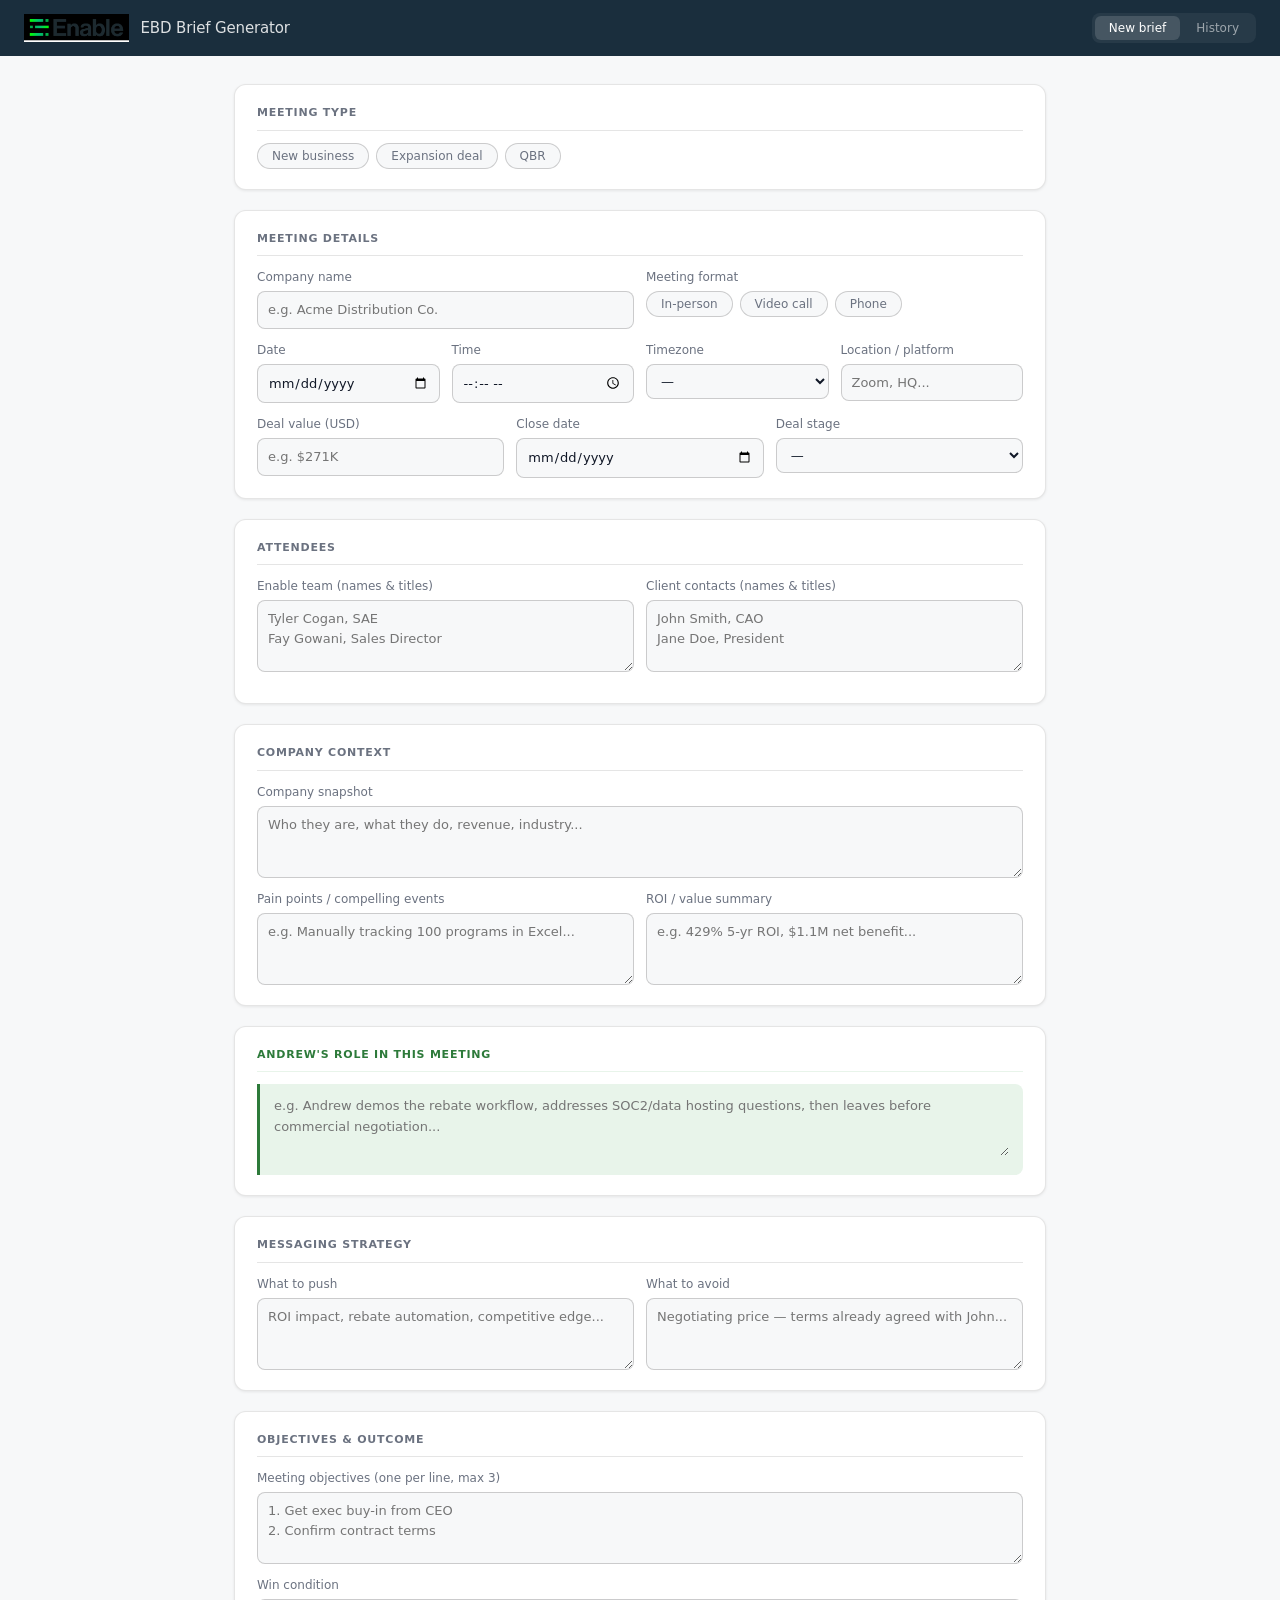
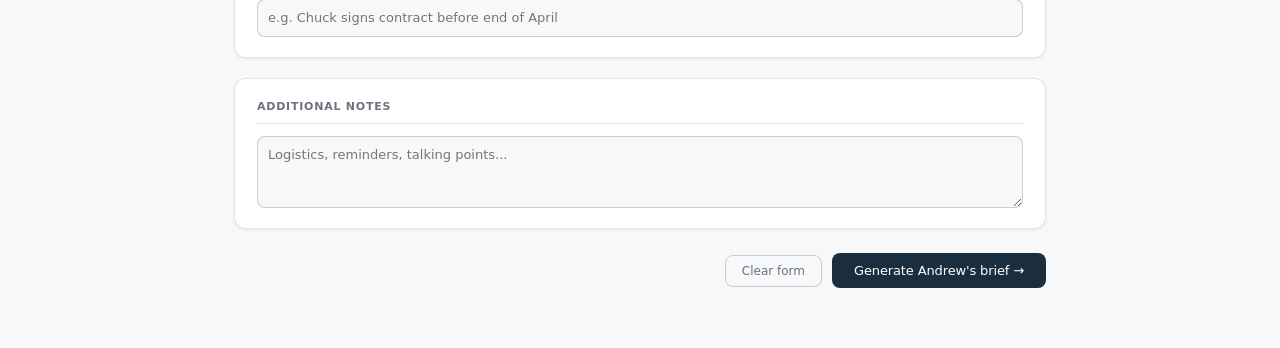
==== index.html @ c4717f1a "Add files via upload" ====
<!DOCTYPE html>
<html lang="en">
<head>
  <meta charset="UTF-8" />
  <meta name="viewport" content="width=device-width, initial-scale=1.0" />
  <title>EBD Brief Generator — Enable</title>
  <link rel="icon" type="image/png" href="assets/favicon.png" />
  <link rel="stylesheet" href="styles.css" />
</head>
<body>
  <div class="app" id="app">

    <header class="topbar">
      <div class="topbar-left">
        <img src="assets/logo.png" alt="Enable" class="logo" onerror="this.style.display='none'; document.getElementById('logo-fallback').style.display='flex'" />
        <div id="logo-fallback" class="logo-fallback" style="display:none">
          <svg width="26" height="26" viewBox="0 0 26 26" fill="none">
            <rect width="26" height="26" rx="5" fill="#1a2e3d"/>
            <rect x="4" y="6" width="12" height="3" rx="1.5" fill="#00d97e"/>
            <rect x="4" y="11.5" width="17" height="3" rx="1.5" fill="#00d97e"/>
            <rect x="4" y="17" width="12" height="3" rx="1.5" fill="#00d97e"/>
            <rect x="18" y="6" width="3" height="3" rx="1" fill="#1a6640"/>
            <rect x="18" y="17" width="3" height="3" rx="1" fill="#1a6640"/>
          </svg>
          <span class="logo-text">Enable</span>
        </div>
        <h1 class="app-title">EBD Brief Generator</h1>
        <span class="autosave-badge" id="save-badge"></span>
      </div>
      <nav class="tabs" role="tablist">
        <button class="tab active" data-tab="form" onclick="switchTab('form')" role="tab">New brief</button>
        <button class="tab" data-tab="history" onclick="switchTab('history')" role="tab">History <span id="hist-count"></span></button>
      </nav>
    </header>

    <!-- FORM TAB -->
    <div id="view-form" class="view active">
      <div class="form-grid">

        <section class="sec">
          <h2 class="sec-label">Meeting type</h2>
          <div class="tags" id="mt-tags">
            <button class="tag" data-g="mt" onclick="tog(this)">New business</button>
            <button class="tag" data-g="mt" onclick="tog(this)">Expansion deal</button>
            <button class="tag" data-g="mt" onclick="tog(this)">QBR</button>
          </div>
        </section>

        <section class="sec">
          <h2 class="sec-label">Meeting details</h2>
          <div class="g2 mb-10">
            <div class="f">
              <label for="f-company">Company name</label>
              <input id="f-company" type="text" placeholder="e.g. Acme Distribution Co." oninput="debounceSave()" />
            </div>
            <div class="f">
              <label>Meeting format</label>
              <div class="tags" id="fmt-tags">
                <button class="tag" data-g="fmt" onclick="tog(this)">In-person</button>
                <button class="tag" data-g="fmt" onclick="tog(this)">Video call</button>
                <button class="tag" data-g="fmt" onclick="tog(this)">Phone</button>
              </div>
            </div>
          </div>
          <div class="g4 mb-10">
            <div class="f"><label for="f-date">Date</label><input id="f-date" type="date" oninput="debounceSave()" /></div>
            <div class="f"><label for="f-time">Time</label><input id="f-time" type="time" oninput="debounceSave()" /></div>
            <div class="f">
              <label for="f-tz">Timezone</label>
              <select id="f-tz" onchange="debounceSave()">
                <option value="">—</option>
                <option>ET</option><option>CT</option><option>MT</option><option>PT</option>
                <option>GMT</option><option>CET</option><option>AEST</option><option>NZT</option>
              </select>
            </div>
            <div class="f"><label for="f-loc">Location / platform</label><input id="f-loc" type="text" placeholder="Zoom, HQ..." oninput="debounceSave()" /></div>
          </div>
          <div class="g3">
            <div class="f"><label for="f-value">Deal value (USD)</label><input id="f-value" type="text" placeholder="e.g. $271K" oninput="debounceSave()" /></div>
            <div class="f"><label for="f-close">Close date</label><input id="f-close" type="date" oninput="debounceSave()" /></div>
            <div class="f">
              <label for="f-stage">Deal stage</label>
              <select id="f-stage" onchange="debounceSave()">
                <option value="">—</option>
                <option>Stage 1 — Prospect</option>
                <option>Stage 2 — Discovery</option>
                <option>Stage 3 — Evaluation</option>
                <option>Stage 4 — Proposal</option>
                <option>Stage 5 — Close</option>
              </select>
            </div>
          </div>
        </section>

        <section class="sec">
          <h2 class="sec-label">Attendees</h2>
          <div class="g2">
            <div class="f"><label for="f-enable">Enable team (names &amp; titles)</label><textarea id="f-enable" placeholder="Tyler Cogan, SAE&#10;Fay Gowani, Sales Director" oninput="debounceSave()"></textarea></div>
            <div class="f">
              <label for="f-client">Client contacts (names &amp; titles)</label>
              <textarea id="f-client" placeholder="John Smith, CAO&#10;Jane Doe, President" oninput="debounceSave(); renderClientLinkedInLinks()"></textarea>
              <div id="client-linkedin-links" class="client-li-links"></div>
            </div>
          </div>
        </section>

        <section class="sec">
          <h2 class="sec-label">Company context</h2>
          <div class="f mb-10"><label for="f-snapshot">Company snapshot</label><textarea id="f-snapshot" placeholder="Who they are, what they do, revenue, industry..." oninput="debounceSave()"></textarea></div>
          <div class="g2">
            <div class="f"><label for="f-pain">Pain points / compelling events</label><textarea id="f-pain" placeholder="e.g. Manually tracking 100 programs in Excel..." oninput="debounceSave()"></textarea></div>
            <div class="f"><label for="f-roi">ROI / value summary</label><textarea id="f-roi" placeholder="e.g. 429% 5-yr ROI, $1.1M net benefit..." oninput="debounceSave()"></textarea></div>
          </div>
        </section>

        <section class="sec">
          <h2 class="sec-label sec-label--green">Andrew's role in this meeting</h2>
          <div class="andrew-box">
            <textarea id="f-andrew" class="andrew-textarea" placeholder="e.g. Andrew demos the rebate workflow, addresses SOC2/data hosting questions, then leaves before commercial negotiation..." oninput="debounceSave()"></textarea>
          </div>
        </section>

        <section class="sec">
          <h2 class="sec-label">Messaging strategy</h2>
          <div class="g2">
            <div class="f"><label for="f-push">What to push</label><textarea id="f-push" placeholder="ROI impact, rebate automation, competitive edge..." oninput="debounceSave()"></textarea></div>
            <div class="f"><label for="f-avoid">What to avoid</label><textarea id="f-avoid" placeholder="Negotiating price — terms already agreed with John..." oninput="debounceSave()"></textarea></div>
          </div>
        </section>

        <section class="sec">
          <h2 class="sec-label">Objectives &amp; outcome</h2>
          <div class="f mb-10"><label for="f-obj">Meeting objectives (one per line, max 3)</label><textarea id="f-obj" placeholder="1. Get exec buy-in from CEO&#10;2. Confirm contract terms" oninput="debounceSave()"></textarea></div>
          <div class="f"><label for="f-win">Win condition</label><input id="f-win" type="text" placeholder="e.g. Chuck signs contract before end of April" oninput="debounceSave()" /></div>
        </section>

        <section class="sec">
          <h2 class="sec-label">Additional notes</h2>
          <div class="f"><textarea id="f-notes" placeholder="Logistics, reminders, talking points..." oninput="debounceSave()"></textarea></div>
        </section>

        <div class="actions-row">
          <button class="btn-secondary" onclick="clearForm()">Clear form</button>
          <button class="btn-primary" onclick="generateBrief()">Generate Andrew's brief →</button>
        </div>

      </div>
    </div>

    <!-- HISTORY TAB -->
    <div id="view-history" class="view">
      <div class="form-grid">
        <div class="history-header">
          <span class="helper-text" id="hist-label">Saved briefs</span>
          <button class="btn-secondary btn-sm" onclick="clearHistory()">Clear all</button>
        </div>
        <div id="hist-list"></div>
      </div>
    </div>

  </div>

  <!-- BRIEF MODAL -->
  <div id="brief-modal" class="modal-backdrop" style="display:none" onclick="closeBriefModal(event)">
    <div class="modal-box" id="brief-box">
      <div class="modal-header">
        <div class="modal-header-left">
          <svg width="22" height="22" viewBox="0 0 26 26" fill="none">
            <rect width="26" height="26" rx="5" fill="#1a2e3d"/>
            <rect x="4" y="6" width="12" height="3" rx="1.5" fill="#00d97e"/>
            <rect x="4" y="11.5" width="17" height="3" rx="1.5" fill="#00d97e"/>
            <rect x="4" y="17" width="12" height="3" rx="1.5" fill="#00d97e"/>
            <rect x="18" y="6" width="3" height="3" rx="1" fill="#1a6640"/>
            <rect x="18" y="17" width="3" height="3" rx="1" fill="#1a6640"/>
          </svg>
          <span>Meeting Brief</span>
        </div>
        <div class="modal-actions">
          <button class="btn-secondary btn-sm" onclick="printBrief()">Print / Save PDF</button>
          <button class="btn-secondary btn-sm" onclick="closeBriefModal()">✕ Close</button>
        </div>
      </div>
      <div class="modal-body" id="brief-content"></div>
    </div>
  </div>

  <script src="app.js"></script>
</body>
</html>
---- styles.css ----
/* ============================================================
   EBD Brief Generator — Enable
   styles.css
   ============================================================ */

:root {
  --navy: #1a2e3d;
  --navy-light: #243d51;
  --green: #2d7a3a;
  --green-light: #e8f4ea;
  --green-text: #1e5429;
  --border: rgba(0,0,0,0.1);
  --border-med: rgba(0,0,0,0.18);
  --surface: #ffffff;
  --surface-alt: #f7f8f9;
  --text: #111827;
  --text-muted: #6b7280;
  --text-hint: #9ca3af;
  --radius: 8px;
  --radius-lg: 12px;
  --shadow-sm: 0 1px 3px rgba(0,0,0,0.08);
  --shadow-md: 0 4px 16px rgba(0,0,0,0.12);
}

@media (prefers-color-scheme: dark) {
  :root {
    --border: rgba(255,255,255,0.1);
    --border-med: rgba(255,255,255,0.18);
    --surface: #1c1c1e;
    --surface-alt: #2c2c2e;
    --text: #f2f2f7;
    --text-muted: #aeaeb2;
    --text-hint: #636366;
    --green-light: #1a3d20;
    --green-text: #86efac;
  }
}

*, *::before, *::after { box-sizing: border-box; margin: 0; padding: 0; }

html { font-size: 16px; }

body {
  font-family: -apple-system, BlinkMacSystemFont, 'Segoe UI', system-ui, sans-serif;
  background: var(--surface-alt);
  color: var(--text);
  min-height: 100vh;
  line-height: 1.5;
}

/* ---- Topbar ---- */
.topbar {
  background: var(--navy);
  padding: 0 24px;
  height: 56px;
  display: flex;
  align-items: center;
  justify-content: space-between;
  position: sticky;
  top: 0;
  z-index: 100;
  box-shadow: 0 1px 0 rgba(255,255,255,0.06);
}

.topbar-left {
  display: flex;
  align-items: center;
  gap: 12px;
}

.logo { height: 28px; width: auto; }

.logo-fallback {
  display: flex;
  align-items: center;
  gap: 8px;
}

.logo-text {
  font-size: 16px;
  font-weight: 600;
  color: #ffffff;
  letter-spacing: -0.01em;
}

.app-title {
  font-size: 15px;
  font-weight: 500;
  color: rgba(255,255,255,0.85);
  letter-spacing: -0.01em;
}

.autosave-badge {
  font-size: 11px;
  color: #00d97e;
  opacity: 0;
  transition: opacity 0.3s;
  padding: 2px 8px;
  background: rgba(0,217,126,0.1);
  border-radius: 10px;
}

.autosave-badge.visible { opacity: 1; }

/* ---- Tabs ---- */
.tabs {
  display: flex;
  gap: 2px;
  background: rgba(255,255,255,0.06);
  border-radius: var(--radius);
  padding: 3px;
}

.tab {
  padding: 5px 14px;
  border-radius: 6px;
  font-size: 12px;
  font-weight: 500;
  cursor: pointer;
  border: none;
  background: transparent;
  color: rgba(255,255,255,0.55);
  transition: all 0.15s;
  font-family: inherit;
}

.tab:hover { color: rgba(255,255,255,0.85); background: rgba(255,255,255,0.08); }
.tab.active { background: rgba(255,255,255,0.14); color: #ffffff; }

/* ---- App body ---- */
.app { min-height: 100vh; }

.view { display: none; }
.view.active { display: block; }

.form-grid {
  max-width: 860px;
  margin: 0 auto;
  padding: 28px 24px 60px;
  display: flex;
  flex-direction: column;
  gap: 20px;
}

/* ---- Sections ---- */
.sec {
  background: var(--surface);
  border: 0.5px solid var(--border);
  border-radius: var(--radius-lg);
  padding: 20px 22px;
  box-shadow: var(--shadow-sm);
}

.sec-label {
  font-size: 11px;
  font-weight: 600;
  color: var(--text-muted);
  text-transform: uppercase;
  letter-spacing: 0.07em;
  margin-bottom: 12px;
  padding-bottom: 8px;
  border-bottom: 0.5px solid var(--border);
}

.sec-label--green { color: var(--green); border-bottom-color: var(--green-light); }

/* ---- Grid helpers ---- */
.g2 { display: grid; grid-template-columns: 1fr 1fr; gap: 12px; }
.g3 { display: grid; grid-template-columns: 1fr 1fr 1fr; gap: 12px; }
.g4 { display: grid; grid-template-columns: 1fr 1fr 1fr 1fr; gap: 12px; }
.mb-10 { margin-bottom: 12px; }
.mt-10 { margin-top: 12px; }

@media (max-width: 640px) {
  .g2, .g3, .g4 { grid-template-columns: 1fr; }
}

/* ---- Form elements ---- */
.f {
  display: flex;
  flex-direction: column;
  gap: 5px;
}

.f label {
  font-size: 12px;
  font-weight: 500;
  color: var(--text-muted);
}

.f input,
.f select,
.f textarea {
  font-family: inherit;
  font-size: 13px;
  color: var(--text);
  background: var(--surface-alt);
  border: 0.5px solid var(--border-med);
  border-radius: var(--radius);
  padding: 8px 10px;
  width: 100%;
  outline: none;
  transition: border-color 0.15s, box-shadow 0.15s;
  line-height: 1.5;
}

.f input:focus,
.f select:focus,
.f textarea:focus {
  border-color: var(--green);
  box-shadow: 0 0 0 3px rgba(45,122,58,0.1);
}

.f textarea {
  resize: vertical;
  min-height: 72px;
}

/* ---- Tags ---- */
.tags { display: flex; gap: 7px; flex-wrap: wrap; }

.tag {
  padding: 5px 14px;
  border-radius: 20px;
  font-size: 12px;
  font-weight: 500;
  cursor: pointer;
  border: 0.5px solid var(--border-med);
  background: var(--surface-alt);
  color: var(--text-muted);
  transition: all 0.12s;
  font-family: inherit;
}

.tag:hover { border-color: var(--green); color: var(--green); }
.tag.on { background: var(--navy); color: #fff; border-color: var(--navy); }

/* ---- Andrew's box ---- */
.andrew-box {
  background: var(--green-light);
  border-radius: 0 var(--radius) var(--radius) 0;
  padding: 12px 14px;
  border-left: 3px solid var(--green);
}

.andrew-textarea {
  border: none !important;
  background: transparent !important;
  padding: 0 !important;
  box-shadow: none !important;
  font-size: 13px;
  color: var(--text);
  width: 100%;
  resize: vertical;
  min-height: 60px;
  outline: none;
  font-family: inherit;
  line-height: 1.6;
}

/* ---- Buttons ---- */
.btn-primary {
  padding: 10px 22px;
  background: var(--navy);
  color: #fff;
  border: none;
  border-radius: var(--radius);
  font-size: 13px;
  font-weight: 500;
  cursor: pointer;
  font-family: inherit;
  transition: background 0.15s, transform 0.1s;
  letter-spacing: -0.01em;
}

.btn-primary:hover { background: var(--navy-light); }
.btn-primary:active { transform: scale(0.98); }

.btn-secondary {
  padding: 8px 16px;
  background: transparent;
  color: var(--text-muted);
  border: 0.5px solid var(--border-med);
  border-radius: var(--radius);
  font-size: 12px;
  font-weight: 500;
  cursor: pointer;
  font-family: inherit;
  transition: all 0.12s;
}

.btn-secondary:hover { background: var(--surface-alt); color: var(--text); }
.btn-sm { padding: 5px 12px; font-size: 11px; }

.actions-row {
  display: flex;
  justify-content: flex-end;
  gap: 10px;
  align-items: center;
  padding-top: 4px;
}

/* ---- Helper text ---- */
.helper-text {
  font-size: 13px;
  color: var(--text-muted);
  line-height: 1.6;
}

/* ---- History ---- */
.history-header {
  display: flex;
  align-items: center;
  justify-content: space-between;
}

.hist-item {
  background: var(--surface);
  border: 0.5px solid var(--border);
  border-radius: var(--radius-lg);
  padding: 16px 18px;
  transition: border-color 0.12s, box-shadow 0.12s;
}

.hist-item:hover {
  border-color: var(--border-med);
  box-shadow: var(--shadow-sm);
}

.hist-top {
  display: flex;
  align-items: center;
  gap: 8px;
  margin-bottom: 5px;
}

.hist-badge {
  padding: 2px 9px;
  border-radius: 10px;
  font-size: 11px;
  font-weight: 500;
  background: var(--green-light);
  color: var(--green-text);
}

.hist-company {
  font-size: 14px;
  font-weight: 500;
  color: var(--text);
}

.hist-meta {
  font-size: 12px;
  color: var(--text-muted);
  margin-bottom: 2px;
}

.hist-actions {
  display: flex;
  gap: 7px;
  margin-top: 12px;
  flex-wrap: wrap;
}

.history-empty {
  text-align: center;
  padding: 3rem 1rem;
  color: var(--text-muted);
  font-size: 13px;
  line-height: 1.8;
}

/* ---- Client LinkedIn links (form) ---- */
.client-li-links {
  display: flex;
  flex-direction: column;
  gap: 4px;
  margin-top: 6px;
}

.client-li-link {
  display: inline-flex;
  align-items: center;
  gap: 6px;
  font-size: 12px;
  font-weight: 500;
  color: #0a66c2;
  text-decoration: none;
  padding: 4px 10px;
  border-radius: 6px;
  background: rgba(10, 102, 194, 0.08);
  transition: background 0.15s;
  width: fit-content;
}

.client-li-link:hover {
  background: rgba(10, 102, 194, 0.15);
  text-decoration: none;
}

.client-li-link svg {
  flex-shrink: 0;
}

/* ---- LinkedIn cards ---- */
.li-card {
  background: var(--surface);
  border: 0.5px solid var(--border);
  border-radius: var(--radius-lg);
  overflow: hidden;
  margin-bottom: 14px;
  box-shadow: var(--shadow-sm);
}

.li-card-header {
  background: var(--navy);
  padding: 16px 18px;
  display: flex;
  align-items: center;
  gap: 12px;
}

.li-avatar {
  width: 44px;
  height: 44px;
  border-radius: 50%;
  background: var(--green);
  display: flex;
  align-items: center;
  justify-content: center;
  font-size: 16px;
  font-weight: 600;
  color: #fff;
  flex-shrink: 0;
}

.li-name { font-size: 15px; font-weight: 500; color: #fff; margin-bottom: 2px; }
.li-title { font-size: 12px; color: rgba(255,255,255,0.6); }

.li-card-body { padding: 16px 18px; }
.li-loading { font-size: 13px; color: var(--text-muted); padding: 8px 0; }

/* ---- Brief Modal ---- */
.modal-backdrop {
  position: fixed;
  inset: 0;
  background: rgba(0,0,0,0.5);
  z-index: 1000;
  display: flex;
  align-items: flex-start;
  justify-content: center;
  padding: 24px;
  overflow-y: auto;
}

.modal-box {
  background: var(--surface);
  border-radius: var(--radius-lg);
  width: 100%;
  max-width: 760px;
  box-shadow: var(--shadow-md);
  overflow: hidden;
}

.modal-header {
  background: var(--navy);
  padding: 14px 20px;
  display: flex;
  align-items: center;
  justify-content: space-between;
  gap: 12px;
}

.modal-header-left {
  display: flex;
  align-items: center;
  gap: 10px;
  font-size: 14px;
  font-weight: 500;
  color: #fff;
}

.modal-actions { display: flex; gap: 8px; }

.modal-body { padding: 28px 28px 36px; }

/* ---- Brief content styles ---- */
.brief-header-block {
  background: var(--navy);
  color: #fff;
  border-radius: var(--radius-lg);
  padding: 20px 22px;
  margin-bottom: 20px;
}

.brief-company {
  font-size: 22px;
  font-weight: 600;
  margin-bottom: 4px;
  letter-spacing: -0.02em;
}

.brief-meeting-type {
  display: inline-block;
  padding: 3px 10px;
  border-radius: 10px;
  font-size: 11px;
  font-weight: 500;
  background: var(--green);
  color: #fff;
  margin-bottom: 14px;
}

.brief-meta-grid {
  display: grid;
  grid-template-columns: repeat(auto-fit, minmax(140px, 1fr));
  gap: 10px;
  margin-top: 14px;
}

.brief-meta-item { }
.brief-meta-label { font-size: 10px; color: rgba(255,255,255,0.5); text-transform: uppercase; letter-spacing: 0.06em; margin-bottom: 2px; }
.brief-meta-value { font-size: 13px; color: rgba(255,255,255,0.9); font-weight: 500; }

.brief-section { margin-bottom: 22px; }

.brief-section-title {
  font-size: 11px;
  font-weight: 600;
  text-transform: uppercase;
  letter-spacing: 0.07em;
  color: var(--text-muted);
  margin-bottom: 10px;
  padding-bottom: 6px;
  border-bottom: 0.5px solid var(--border);
}

.brief-section-title.green { color: var(--green); border-color: var(--green-light); }

.brief-two-col { display: grid; grid-template-columns: 1fr 1fr; gap: 14px; }

.brief-col-card {
  background: var(--surface-alt);
  border-radius: var(--radius);
  padding: 12px 14px;
}

.brief-col-card-title { font-size: 11px; font-weight: 600; color: var(--text-muted); margin-bottom: 8px; }
.brief-col-card-title.push { color: #166534; }
.brief-col-card-title.avoid { color: #9a3412; }

.brief-col-card ul { padding-left: 16px; }
.brief-col-card li { font-size: 13px; color: var(--text); line-height: 1.6; margin-bottom: 4px; }

.brief-attendees { display: grid; grid-template-columns: 1fr 1fr; gap: 14px; }
.brief-attendee-group { }
.brief-attendee-label { font-size: 11px; font-weight: 600; color: var(--text-muted); margin-bottom: 6px; }
.brief-attendee-item { font-size: 13px; color: var(--text); line-height: 1.6; display: flex; align-items: center; gap: 2px; }
.brief-attendee-title { color: var(--text-muted); }
.brief-linkedin-link { color: #0a66c2; display: inline-flex; align-items: center; margin-left: 4px; opacity: 0.7; transition: opacity 0.15s; flex-shrink: 0; }
.brief-linkedin-link:hover { opacity: 1; }

.brief-andrew-box {
  background: var(--green-light);
  border-left: 3px solid var(--green);
  border-radius: 0 var(--radius) var(--radius) 0;
  padding: 14px 16px;
}

.brief-andrew-box p { font-size: 13px; color: var(--text); line-height: 1.7; }

.brief-objectives { padding-left: 0; list-style: none; }
.brief-objectives li {
  display: flex;
  gap: 12px;
  align-items: flex-start;
  font-size: 13px;
  color: var(--text);
  line-height: 1.6;
  margin-bottom: 8px;
}

.brief-obj-num {
  width: 22px;
  height: 22px;
  border-radius: 50%;
  background: var(--navy);
  color: #fff;
  font-size: 11px;
  font-weight: 600;
  display: flex;
  align-items: center;
  justify-content: center;
  flex-shrink: 0;
  margin-top: 1px;
}

.brief-win-box {
  background: var(--green-light);
  border: 1.5px solid var(--green);
  border-radius: var(--radius-lg);
  padding: 16px 20px;
  display: flex;
  align-items: flex-start;
  gap: 12px;
}

.brief-win-icon {
  width: 28px;
  height: 28px;
  border-radius: 50%;
  background: var(--green);
  display: flex;
  align-items: center;
  justify-content: center;
  flex-shrink: 0;
}

.brief-win-icon svg { width: 14px; height: 14px; }
.brief-win-label { font-size: 11px; font-weight: 600; color: var(--green-text); text-transform: uppercase; letter-spacing: 0.06em; margin-bottom: 4px; }
.brief-win-text { font-size: 14px; font-weight: 500; color: var(--green-text); line-height: 1.5; }

.brief-body-text { font-size: 13px; color: var(--text); line-height: 1.7; }

.brief-footer {
  margin-top: 28px;
  padding-top: 16px;
  border-top: 0.5px solid var(--border);
  text-align: center;
  font-size: 11px;
  color: var(--text-hint);
}

@media print {
  .topbar, .modal-header, .modal-actions, .actions-row { display: none !important; }
  .modal-backdrop { position: static; padding: 0; background: none; }
  .modal-box { box-shadow: none; max-width: none; }
  .modal-body { padding: 0; }
}
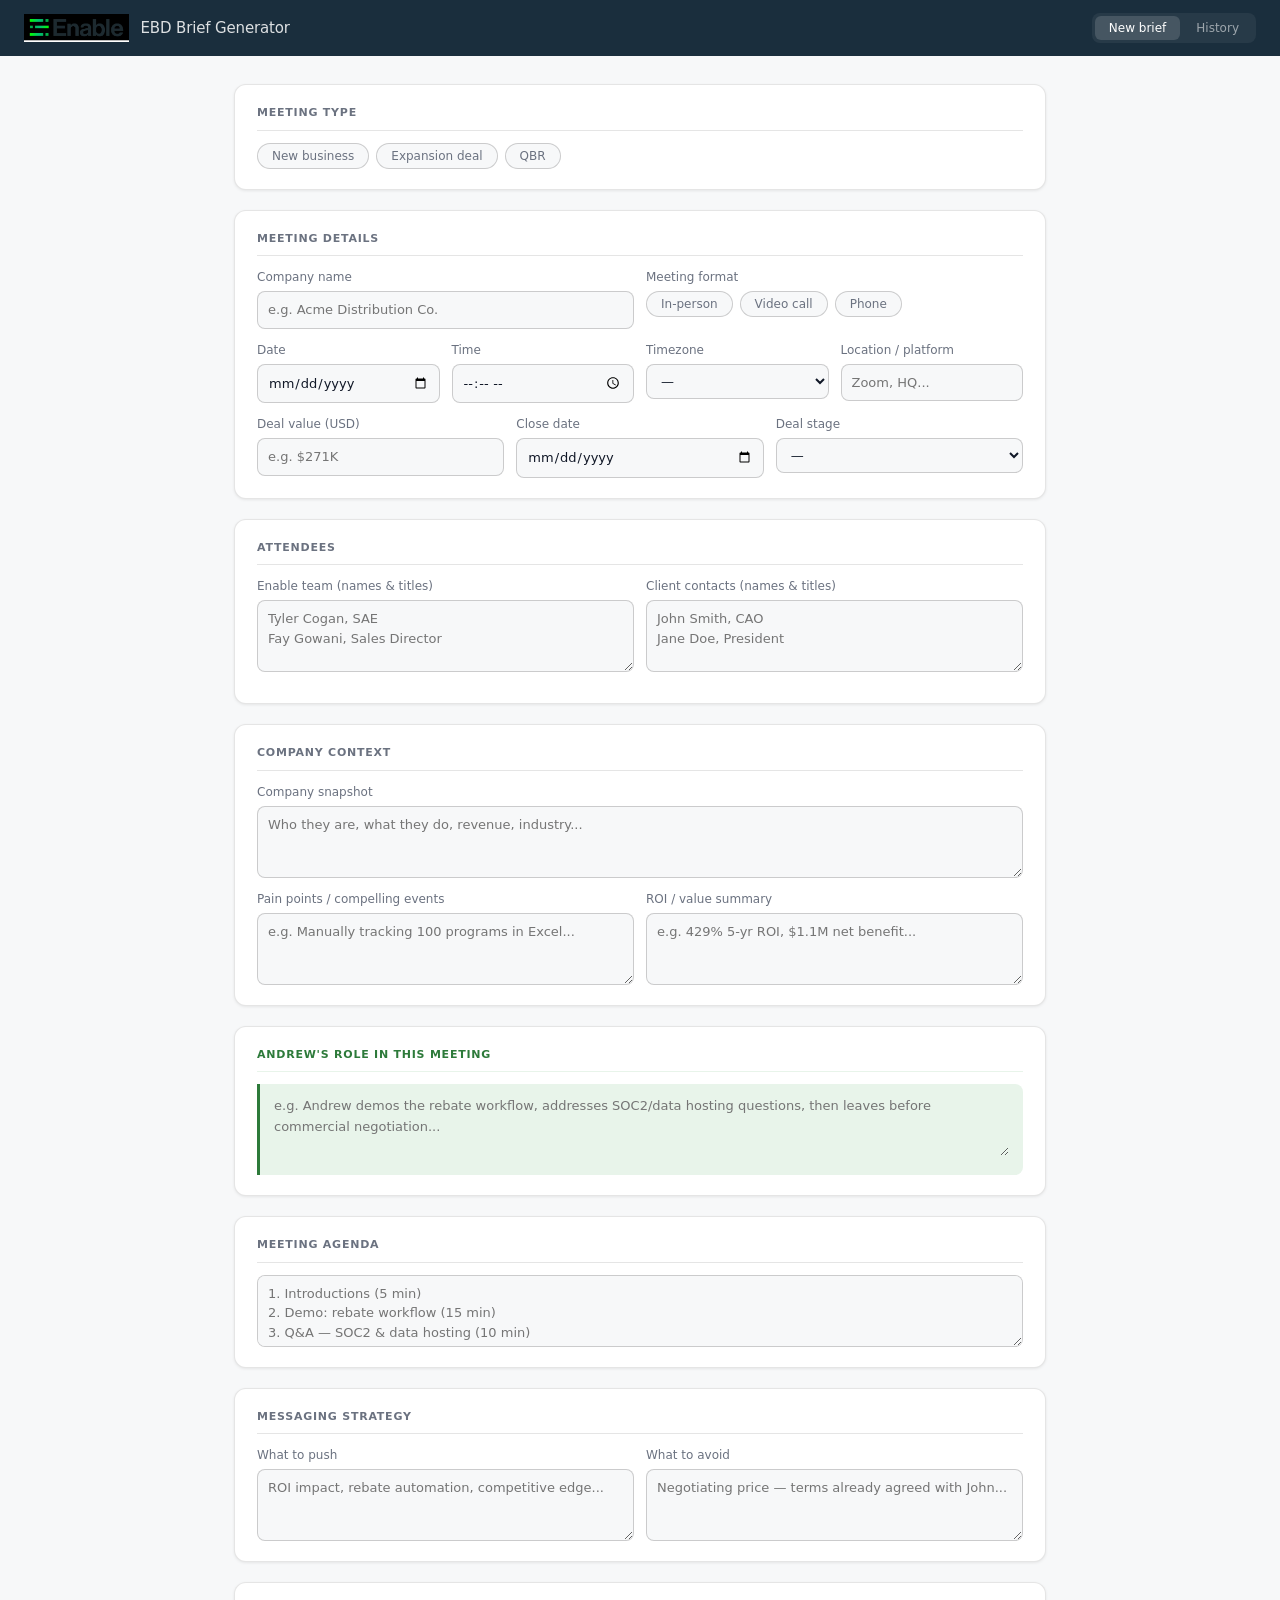
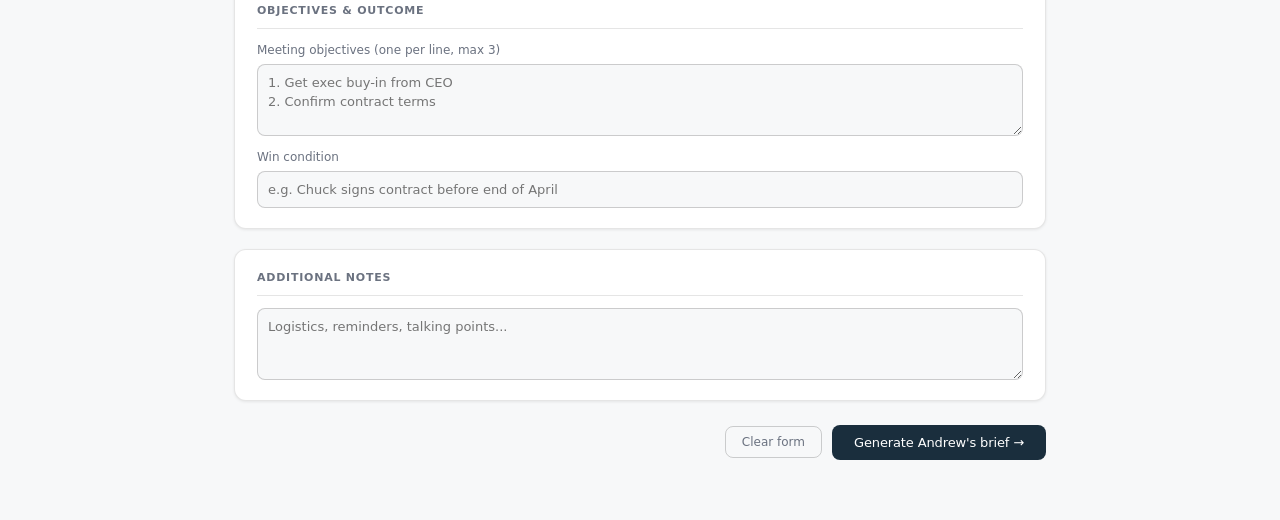
==== commit f6616b3f: "Add files via upload" ====
--- a/index.html
+++ b/index.html
@@ -121,6 +121,11 @@
         </section>
 
         <section class="sec">
+          <h2 class="sec-label">Meeting agenda</h2>
+          <div class="f"><textarea id="f-agenda" placeholder="1. Introductions (5 min)&#10;2. Demo: rebate workflow (15 min)&#10;3. Q&amp;A — SOC2 &amp; data hosting (10 min)&#10;4. Next steps &amp; close (5 min)" oninput="debounceSave()"></textarea></div>
+        </section>
+
+        <section class="sec">
           <h2 class="sec-label">Messaging strategy</h2>
           <div class="g2">
             <div class="f"><label for="f-push">What to push</label><textarea id="f-push" placeholder="ROI impact, rebate automation, competitive edge..." oninput="debounceSave()"></textarea></div>
--- a/styles.css
+++ b/styles.css
@@ -595,6 +595,32 @@
   margin-top: 1px;
 }
 
+.brief-agenda { padding-left: 0; list-style: none; }
+.brief-agenda li {
+  display: flex;
+  gap: 10px;
+  align-items: flex-start;
+  font-size: 12px;
+  color: var(--text);
+  line-height: 1.5;
+  margin-bottom: 4px;
+}
+
+.brief-agenda-num {
+  width: 20px;
+  height: 20px;
+  border-radius: 50%;
+  background: var(--navy-light);
+  color: #fff;
+  font-size: 10px;
+  font-weight: 600;
+  display: flex;
+  align-items: center;
+  justify-content: center;
+  flex-shrink: 0;
+  margin-top: 1px;
+}
+
 .brief-win-box {
   background: var(--green-light);
   border: 1.5px solid var(--green);
@@ -632,8 +658,27 @@
 }
 
 @media print {
+  @page { size: A4; margin: 12mm; }
   .topbar, .modal-header, .modal-actions, .actions-row { display: none !important; }
   .modal-backdrop { position: static; padding: 0; background: none; }
   .modal-box { box-shadow: none; max-width: none; }
   .modal-body { padding: 0; }
-}
+  .brief-header-block { padding: 14px 16px; margin-bottom: 12px; }
+  .brief-company { font-size: 18px; }
+  .brief-section { margin-bottom: 10px; }
+  .brief-section-title { margin-bottom: 6px; padding-bottom: 4px; font-size: 10px; }
+  .brief-body-text { font-size: 11px; line-height: 1.4; }
+  .brief-col-card { padding: 8px 10px; }
+  .brief-col-card li { font-size: 11px; line-height: 1.4; margin-bottom: 2px; }
+  .brief-attendee-item { font-size: 11px; line-height: 1.4; }
+  .brief-andrew-box { padding: 8px 12px; }
+  .brief-andrew-box p { font-size: 11px; line-height: 1.4; }
+  .brief-agenda li { font-size: 11px; margin-bottom: 2px; }
+  .brief-objectives li { font-size: 11px; line-height: 1.4; margin-bottom: 4px; }
+  .brief-win-box { padding: 10px 14px; }
+  .brief-win-text { font-size: 12px; }
+  .brief-footer { margin-top: 12px; padding-top: 8px; }
+  .brief-meta-grid { gap: 6px; }
+  .brief-meta-value { font-size: 11px; }
+  .brief-two-col { gap: 8px; }
+}
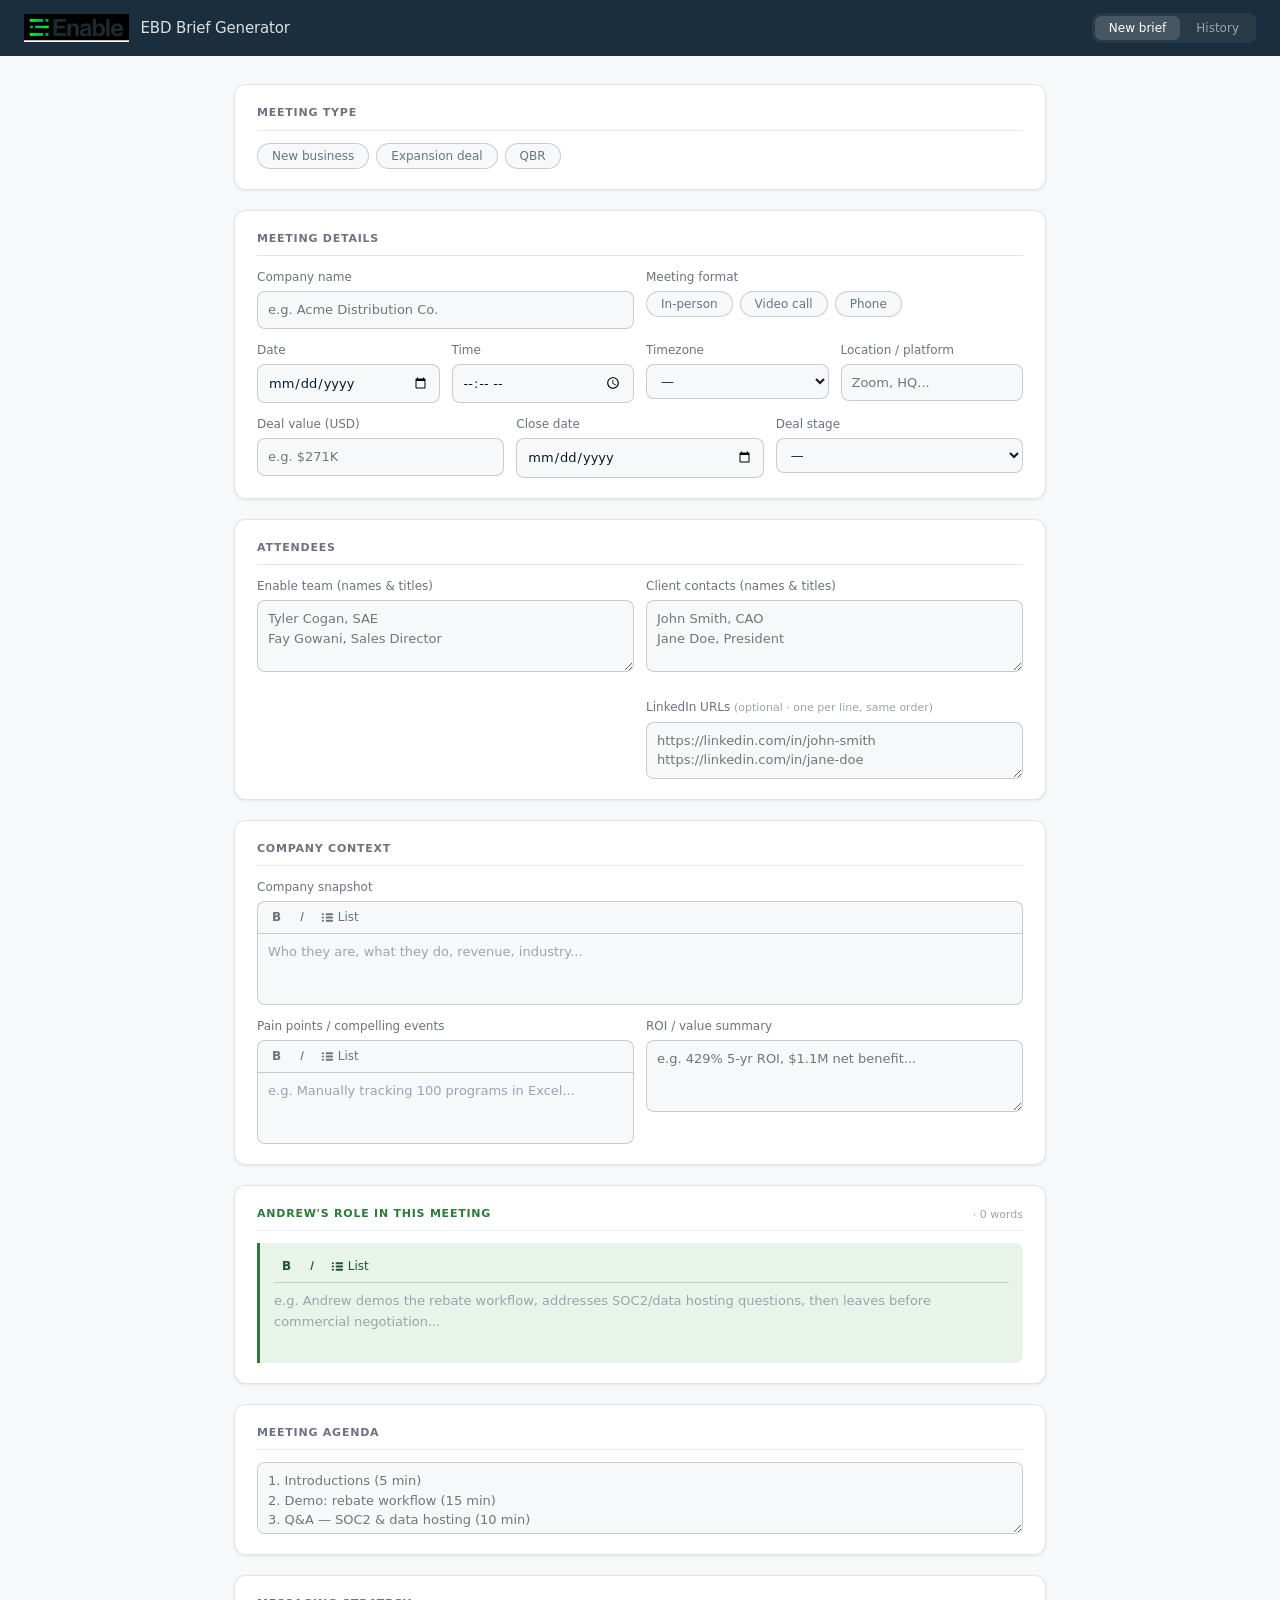
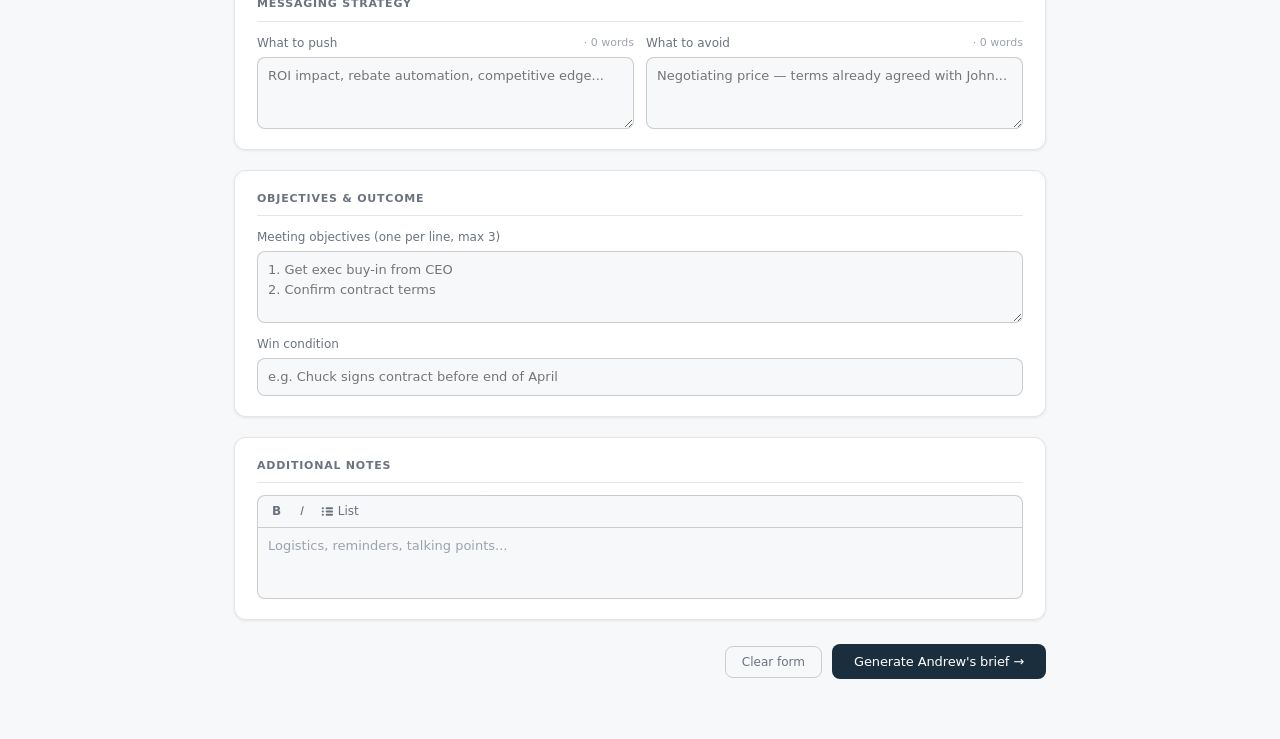
==== commit 4244e1eb: "Update index.html" ====
--- a/index.html
+++ b/index.html
@@ -100,6 +100,8 @@
               <label for="f-client">Client contacts (names &amp; titles)</label>
               <textarea id="f-client" placeholder="John Smith, CAO&#10;Jane Doe, President" oninput="debounceSave(); renderClientLinkedInLinks()"></textarea>
               <div id="client-linkedin-links" class="client-li-links"></div>
+              <label for="f-client-li-urls" class="client-li-urls-label">LinkedIn URLs <span class="client-li-urls-hint">(optional · one per line, same order)</span></label>
+              <textarea id="f-client-li-urls" placeholder="https://linkedin.com/in/john-smith&#10;https://linkedin.com/in/jane-doe" style="min-height:52px" oninput="debounceSave(); renderClientLinkedInLinks()"></textarea>
             </div>
           </div>
         </section>
@@ -114,7 +116,7 @@
         </section>
 
         <section class="sec">
-          <h2 class="sec-label sec-label--green">Andrew's role in this meeting</h2>
+          <h2 class="sec-label sec-label--green">Andrew's role in this meeting <span class="wc-label" id="f-andrew-wc"></span></h2>
           <div class="andrew-box">
             <textarea id="f-andrew" class="andrew-textarea" placeholder="e.g. Andrew demos the rebate workflow, addresses SOC2/data hosting questions, then leaves before commercial negotiation..." oninput="debounceSave()"></textarea>
           </div>
@@ -128,8 +130,8 @@
         <section class="sec">
           <h2 class="sec-label">Messaging strategy</h2>
           <div class="g2">
-            <div class="f"><label for="f-push">What to push</label><textarea id="f-push" placeholder="ROI impact, rebate automation, competitive edge..." oninput="debounceSave()"></textarea></div>
-            <div class="f"><label for="f-avoid">What to avoid</label><textarea id="f-avoid" placeholder="Negotiating price — terms already agreed with John..." oninput="debounceSave()"></textarea></div>
+            <div class="f"><label for="f-push">What to push <span class="wc-label" id="f-push-wc"></span></label><textarea id="f-push" placeholder="ROI impact, rebate automation, competitive edge..." oninput="debounceSave()"></textarea></div>
+            <div class="f"><label for="f-avoid">What to avoid <span class="wc-label" id="f-avoid-wc"></span></label><textarea id="f-avoid" placeholder="Negotiating price — terms already agreed with John..." oninput="debounceSave()"></textarea></div>
           </div>
         </section>
 
@@ -189,6 +191,6 @@
     </div>
   </div>
 
-  <script src="app.js"></script>
+  <script src="app.js?v=2"></script>
 </body>
 </html>
--- a/styles.css
+++ b/styles.css
@@ -370,6 +370,105 @@
   line-height: 1.8;
 }
 
+/* ---- Word count ---- */
+.wc-label {
+  font-size: 11px;
+  font-weight: 400;
+  color: var(--text-hint);
+  letter-spacing: 0;
+  text-transform: none;
+  float: right;
+  margin-top: 1px;
+  user-select: none;
+}
+
+/* ---- Rich text editor ---- */
+.rich-editor-wrap { display: flex; flex-direction: column; gap: 0; }
+
+.rich-toolbar {
+  display: flex;
+  gap: 2px;
+  padding: 4px 6px;
+  background: var(--surface-alt);
+  border: 0.5px solid var(--border-med);
+  border-bottom: none;
+  border-radius: var(--radius) var(--radius) 0 0;
+}
+
+.rich-btn {
+  padding: 3px 8px;
+  border: none;
+  background: transparent;
+  color: var(--text-muted);
+  font-size: 12px;
+  font-family: inherit;
+  border-radius: 4px;
+  cursor: pointer;
+  line-height: 1.4;
+  transition: background 0.1s, color 0.1s;
+  display: flex;
+  align-items: center;
+  gap: 4px;
+}
+
+.rich-btn:hover { background: var(--border); color: var(--text); }
+.rich-btn b { font-weight: 700; }
+.rich-btn i { font-style: italic; }
+
+.rich-editor {
+  font-family: inherit;
+  font-size: 13px;
+  color: var(--text);
+  background: var(--surface-alt);
+  border: 0.5px solid var(--border-med);
+  border-radius: 0 0 var(--radius) var(--radius);
+  padding: 8px 10px;
+  width: 100%;
+  outline: none;
+  min-height: 72px;
+  line-height: 1.6;
+  transition: border-color 0.15s, box-shadow 0.15s;
+}
+
+.rich-editor:focus {
+  border-color: var(--green);
+  box-shadow: 0 0 0 3px rgba(45,122,58,0.1);
+}
+
+.rich-editor:empty::before {
+  content: attr(data-placeholder);
+  color: var(--text-hint);
+  pointer-events: none;
+}
+
+.rich-editor ul { padding-left: 18px; margin: 4px 0; }
+.rich-editor ol { padding-left: 18px; margin: 4px 0; }
+.rich-editor li { margin-bottom: 2px; }
+.rich-editor p { margin: 0 0 4px; }
+.rich-editor br:only-child { display: none; }
+
+/* Andrew rich editor — transparent background to sit on green box */
+.andrew-rich-editor {
+  background: transparent !important;
+  border: none !important;
+  border-radius: 0 !important;
+  box-shadow: none !important;
+  padding: 0 !important;
+  min-height: 60px;
+}
+.andrew-rich-editor:focus { box-shadow: none !important; }
+
+.andrew-toolbar {
+  background: transparent !important;
+  border: none !important;
+  border-bottom: 0.5px solid rgba(45,122,58,0.25) !important;
+  border-radius: 0 !important;
+  margin-bottom: 8px;
+  padding: 0 0 4px;
+}
+.andrew-toolbar .rich-btn { color: var(--green-text); }
+.andrew-toolbar .rich-btn:hover { background: rgba(45,122,58,0.12); }
+
 /* ---- Client LinkedIn links (form) ---- */
 .client-li-links {
   display: flex;
@@ -400,6 +499,37 @@
 
 .client-li-link svg {
   flex-shrink: 0;
+}
+
+.li-tag {
+  font-size: 9px;
+  font-weight: 600;
+  padding: 1px 5px;
+  border-radius: 4px;
+  background: rgba(10, 102, 194, 0.15);
+  color: #0a66c2;
+  text-transform: uppercase;
+  letter-spacing: 0.04em;
+  margin-left: 2px;
+}
+
+.li-tag-direct {
+  background: rgba(45, 122, 58, 0.15);
+  color: var(--green);
+}
+
+.client-li-urls-label {
+  font-size: 11px;
+  font-weight: 500;
+  color: var(--text-muted);
+  margin-top: 10px;
+  display: block;
+}
+
+.client-li-urls-hint {
+  font-size: 11px;
+  font-weight: 400;
+  color: var(--text-hint);
 }
 
 /* ---- LinkedIn cards ---- */
@@ -555,9 +685,24 @@
 .brief-attendees { display: grid; grid-template-columns: 1fr 1fr; gap: 14px; }
 .brief-attendee-group { }
 .brief-attendee-label { font-size: 11px; font-weight: 600; color: var(--text-muted); margin-bottom: 6px; }
-.brief-attendee-item { font-size: 13px; color: var(--text); line-height: 1.6; display: flex; align-items: center; gap: 2px; }
+.brief-attendee-item { font-size: 13px; color: var(--text); line-height: 1.6; }
 .brief-attendee-title { color: var(--text-muted); }
-.brief-linkedin-link { color: #0a66c2; display: inline-flex; align-items: center; margin-left: 4px; opacity: 0.7; transition: opacity 0.15s; flex-shrink: 0; }
+.brief-linkedin-link {
+  display: inline-block;
+  background: #0a66c2;
+  color: #fff;
+  font-size: 9px;
+  font-weight: 700;
+  font-family: inherit;
+  text-decoration: none;
+  padding: 1px 4px;
+  border-radius: 3px;
+  margin-left: 4px;
+  vertical-align: middle;
+  letter-spacing: 0.02em;
+  line-height: 1.3;
+}
+.brief-linkedin-link:hover { background: #004182; }
 .brief-linkedin-link:hover { opacity: 1; }
 
 .brief-andrew-box {
@@ -568,6 +713,10 @@
 }
 
 .brief-andrew-box p { font-size: 13px; color: var(--text); line-height: 1.7; }
+.brief-andrew-content { font-size: 13px; color: var(--text); line-height: 1.7; }
+.brief-andrew-content ul { padding-left: 18px; margin: 4px 0; }
+.brief-andrew-content li { margin-bottom: 3px; }
+.brief-andrew-content p { margin: 0 0 4px; }
 
 .brief-objectives { padding-left: 0; list-style: none; }
 .brief-objectives li {
@@ -658,27 +807,119 @@
 }
 
 @media print {
-  @page { size: A4; margin: 12mm; }
+  @page { size: A4; margin: 12mm 10mm; }
+
+  /* Force colour rendering — without this backgrounds strip out */
+  * {
+    -webkit-print-color-adjust: exact !important;
+    print-color-adjust: exact !important;
+  }
+
+  /* Hide everything except the brief modal */
+  body > * { display: none !important; }
+  #brief-modal { display: block !important; }
   .topbar, .modal-header, .modal-actions, .actions-row { display: none !important; }
-  .modal-backdrop { position: static; padding: 0; background: none; }
-  .modal-box { box-shadow: none; max-width: none; }
+  #view-form, #view-history { display: none !important; }
+  .rich-toolbar { display: none !important; }
+
+  /* Modal layout for print */
+  .modal-backdrop { position: static; padding: 0; background: none; display: block !important; }
+  .modal-box { box-shadow: none; max-width: none; border-radius: 0; }
   .modal-body { padding: 0; }
-  .brief-header-block { padding: 14px 16px; margin-bottom: 12px; }
-  .brief-company { font-size: 18px; }
-  .brief-section { margin-bottom: 10px; }
-  .brief-section-title { margin-bottom: 6px; padding-bottom: 4px; font-size: 10px; }
-  .brief-body-text { font-size: 11px; line-height: 1.4; }
-  .brief-col-card { padding: 8px 10px; }
-  .brief-col-card li { font-size: 11px; line-height: 1.4; margin-bottom: 2px; }
-  .brief-attendee-item { font-size: 11px; line-height: 1.4; }
-  .brief-andrew-box { padding: 8px 12px; }
-  .brief-andrew-box p { font-size: 11px; line-height: 1.4; }
-  .brief-agenda li { font-size: 11px; margin-bottom: 2px; }
-  .brief-objectives li { font-size: 11px; line-height: 1.4; margin-bottom: 4px; }
-  .brief-win-box { padding: 10px 14px; }
-  .brief-win-text { font-size: 12px; }
-  .brief-footer { margin-top: 12px; padding-top: 8px; }
-  .brief-meta-grid { gap: 6px; }
-  .brief-meta-value { font-size: 11px; }
+
+  /* Header block */
+  .brief-header-block {
+    background: #1a2e3d !important;
+    color: #fff !important;
+    border-radius: 6px !important;
+    padding: 12px 16px;
+    margin-bottom: 10px;
+    page-break-inside: avoid;
+  }
+  .brief-company { font-size: 18px; font-weight: 700; margin-bottom: 3px; color: #fff !important; }
+  .brief-meeting-type {
+    background: #2d7a3a !important;
+    color: #fff !important;
+    font-size: 9px; padding: 2px 9px; margin-bottom: 10px;
+    border-radius: 10px;
+    display: inline-block;
+  }
+  .brief-meta-grid { gap: 6px; margin-top: 10px; }
+  .brief-meta-label { font-size: 8px; color: rgba(255,255,255,0.6) !important; }
+  .brief-meta-value { font-size: 11px; color: rgba(255,255,255,0.95) !important; font-weight: 600; }
+
+  /* Sections */
+  .brief-section { margin-bottom: 8px; page-break-inside: avoid; }
+  .brief-section-title { margin-bottom: 5px; padding-bottom: 4px; font-size: 9px; letter-spacing: 0.06em; color: #6b7280 !important; border-bottom: 0.5px solid #e5e7eb !important; }
+  .brief-section-title.green { color: #2d7a3a !important; border-color: #e8f4ea !important; }
+
+  /* Attendees */
+  .brief-attendees { gap: 10px; }
+  .brief-attendee-label { font-size: 9px; font-weight: 600; color: #6b7280 !important; margin-bottom: 3px; }
+  .brief-attendee-item { font-size: 10px; line-height: 1.4; color: #111827 !important; }
+  .brief-attendee-title { color: #6b7280 !important; }
+
+  /* Body text */
+  .brief-body-text { font-size: 10px; line-height: 1.5; color: #111827 !important; }
+  .brief-body-text p, .brief-body-text ul, .brief-body-text ol { margin: 0 0 4px; }
+  .brief-body-text li { font-size: 10px; line-height: 1.4; }
+
+  /* Two-col cards */
   .brief-two-col { gap: 8px; }
-}
+  .brief-col-card { background: #f7f8f9 !important; border-radius: 5px; padding: 7px 10px; }
+  .brief-col-card-title { font-size: 9px; margin-bottom: 5px; color: #6b7280 !important; }
+  .brief-col-card-title.push { color: #166534 !important; }
+  .brief-col-card-title.avoid { color: #9a3412 !important; }
+  .brief-col-card li { font-size: 10px; line-height: 1.4; margin-bottom: 2px; color: #111827 !important; }
+  .brief-col-card ul { padding-left: 14px; }
+  .brief-col-card p { font-size: 10px; line-height: 1.4; color: #111827 !important; }
+
+  /* Andrew box */
+  .brief-andrew-box {
+    background: #e8f4ea !important;
+    border-left: 3px solid #2d7a3a !important;
+    border-radius: 0 5px 5px 0;
+    padding: 8px 12px;
+  }
+  .brief-andrew-box p,
+  .brief-andrew-box div { font-size: 10px; line-height: 1.5; color: #111827 !important; }
+
+  /* Agenda */
+  .brief-agenda li { font-size: 10px; line-height: 1.4; margin-bottom: 2px; color: #111827 !important; }
+  .brief-agenda-num {
+    width: 16px; height: 16px; font-size: 8px;
+    background: #243d51 !important; color: #fff !important;
+    border-radius: 50%;
+    display: flex; align-items: center; justify-content: center;
+    flex-shrink: 0;
+  }
+
+  /* Objectives */
+  .brief-objectives li { font-size: 10px; line-height: 1.4; margin-bottom: 3px; color: #111827 !important; }
+  .brief-obj-num {
+    width: 16px; height: 16px; font-size: 8px;
+    background: #1a2e3d !important; color: #fff !important;
+    border-radius: 50%;
+    display: flex; align-items: center; justify-content: center;
+    flex-shrink: 0;
+  }
+
+  /* Win box */
+  .brief-win-box {
+    background: #e8f4ea !important;
+    border: 1.5px solid #2d7a3a !important;
+    border-radius: 6px;
+    padding: 10px 14px;
+  }
+  .brief-win-icon { width: 22px; height: 22px; background: #2d7a3a !important; border-radius: 50%; display: flex; align-items: center; justify-content: center; }
+  .brief-win-icon svg { width: 11px; height: 11px; }
+  .brief-win-label { font-size: 9px; color: #1e5429 !important; margin-bottom: 2px; }
+  .brief-win-text { font-size: 12px; font-weight: 600; color: #1e5429 !important; }
+
+  /* Footer */
+  .brief-footer { margin-top: 10px; padding-top: 8px; font-size: 9px; color: #9ca3af !important; border-top: 0.5px solid #e5e7eb !important; }
+
+  /* Hide form LinkedIn links in print, keep brief ones */
+  .client-li-links { display: none !important; }
+  .brief-linkedin-link { color: #0a66c2 !important; }
+}
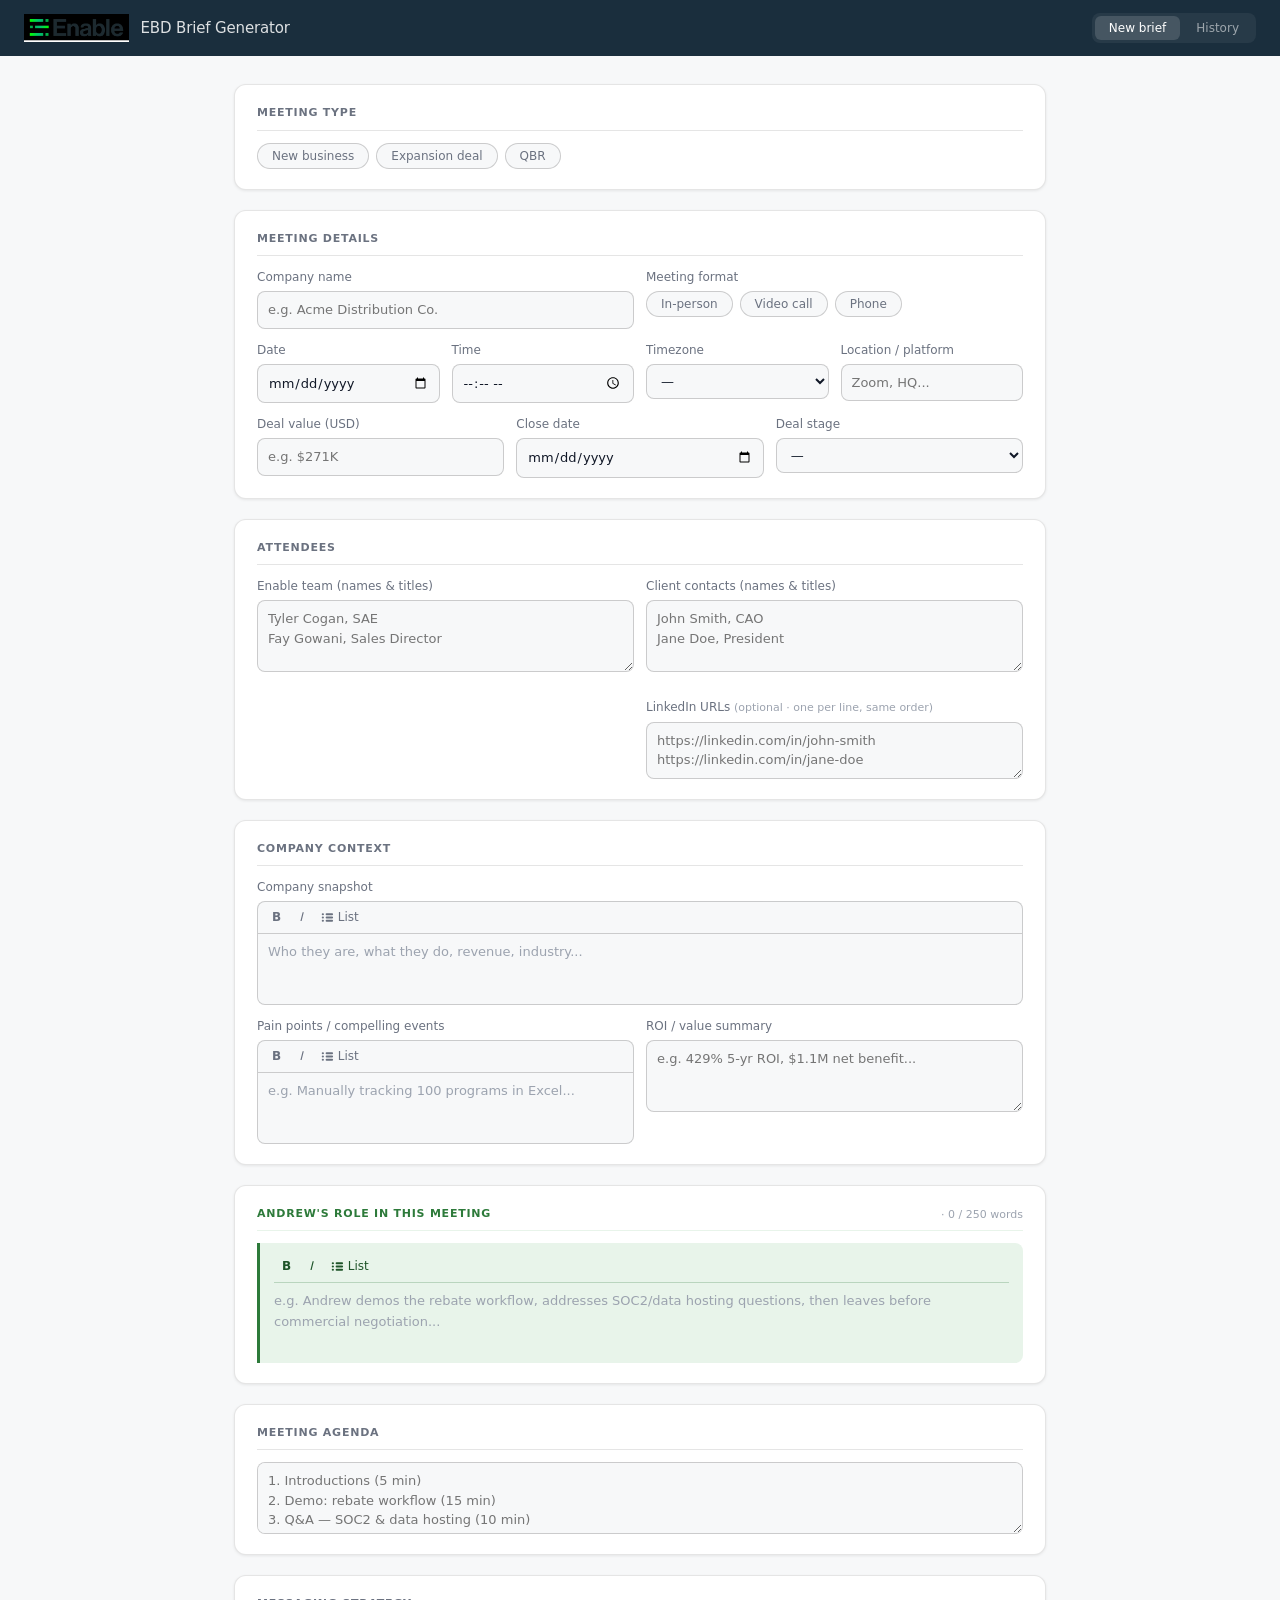
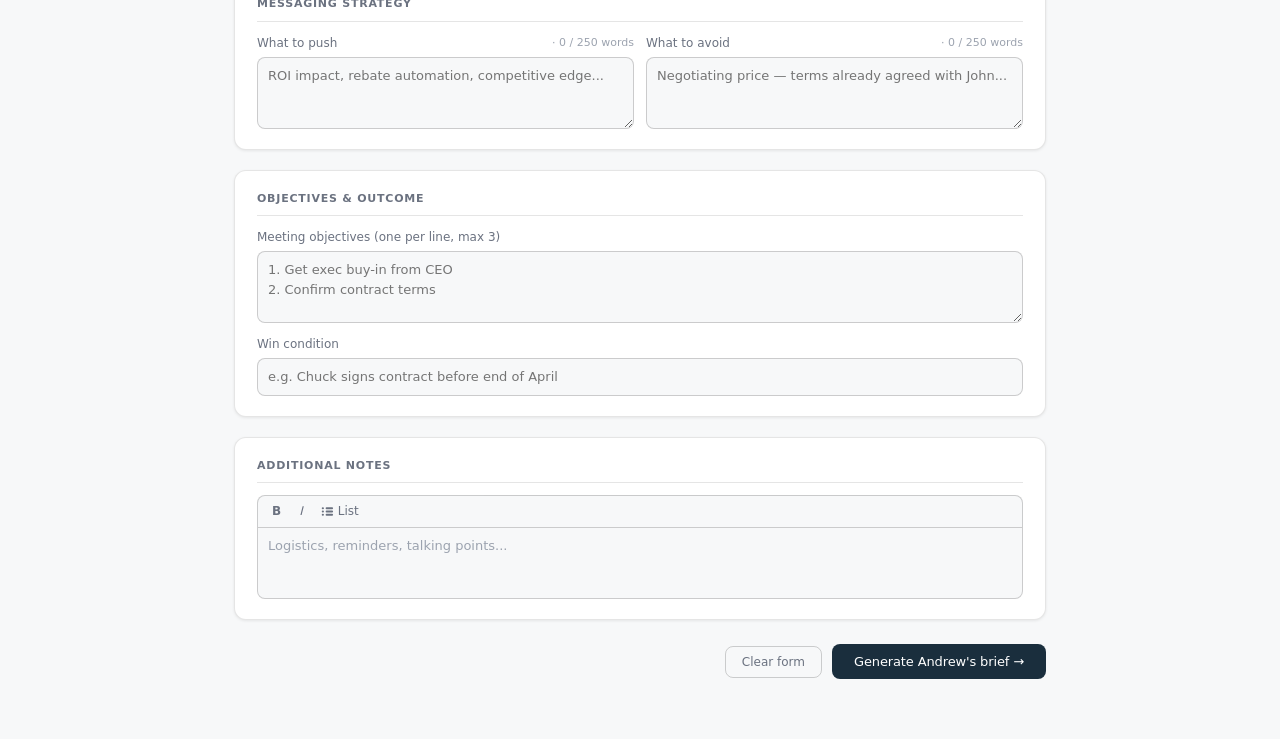
==== commit 8cb74d53: "Bump app.js cache-buster to v=3" ====
--- a/index.html
+++ b/index.html
@@ -191,6 +191,6 @@
     </div>
   </div>
 
-  <script src="app.js?v=2"></script>
+  <script src="app.js?v=3"></script>
 </body>
 </html>
--- a/styles.css
+++ b/styles.css
@@ -380,7 +380,10 @@
   float: right;
   margin-top: 1px;
   user-select: none;
-}
+  transition: color 0.15s;
+}
+.wc-label.wc-warn { color: #b45309; }
+.wc-label.wc-over { color: #dc2626; font-weight: 600; }
 
 /* ---- Rich text editor ---- */
 .rich-editor-wrap { display: flex; flex-direction: column; gap: 0; }
@@ -809,25 +812,21 @@
 @media print {
   @page { size: A4; margin: 12mm 10mm; }
 
-  /* Force colour rendering — without this backgrounds strip out */
   * {
     -webkit-print-color-adjust: exact !important;
     print-color-adjust: exact !important;
   }
 
-  /* Hide everything except the brief modal */
   body > * { display: none !important; }
   #brief-modal { display: block !important; }
   .topbar, .modal-header, .modal-actions, .actions-row { display: none !important; }
   #view-form, #view-history { display: none !important; }
   .rich-toolbar { display: none !important; }
 
-  /* Modal layout for print */
   .modal-backdrop { position: static; padding: 0; background: none; display: block !important; }
   .modal-box { box-shadow: none; max-width: none; border-radius: 0; }
   .modal-body { padding: 0; }
 
-  /* Header block */
   .brief-header-block {
     background: #1a2e3d !important;
     color: #fff !important;
@@ -848,23 +847,19 @@
   .brief-meta-label { font-size: 8px; color: rgba(255,255,255,0.6) !important; }
   .brief-meta-value { font-size: 11px; color: rgba(255,255,255,0.95) !important; font-weight: 600; }
 
-  /* Sections */
   .brief-section { margin-bottom: 8px; page-break-inside: avoid; }
   .brief-section-title { margin-bottom: 5px; padding-bottom: 4px; font-size: 9px; letter-spacing: 0.06em; color: #6b7280 !important; border-bottom: 0.5px solid #e5e7eb !important; }
   .brief-section-title.green { color: #2d7a3a !important; border-color: #e8f4ea !important; }
 
-  /* Attendees */
   .brief-attendees { gap: 10px; }
   .brief-attendee-label { font-size: 9px; font-weight: 600; color: #6b7280 !important; margin-bottom: 3px; }
   .brief-attendee-item { font-size: 10px; line-height: 1.4; color: #111827 !important; }
   .brief-attendee-title { color: #6b7280 !important; }
 
-  /* Body text */
   .brief-body-text { font-size: 10px; line-height: 1.5; color: #111827 !important; }
   .brief-body-text p, .brief-body-text ul, .brief-body-text ol { margin: 0 0 4px; }
   .brief-body-text li { font-size: 10px; line-height: 1.4; }
 
-  /* Two-col cards */
   .brief-two-col { gap: 8px; }
   .brief-col-card { background: #f7f8f9 !important; border-radius: 5px; padding: 7px 10px; }
   .brief-col-card-title { font-size: 9px; margin-bottom: 5px; color: #6b7280 !important; }
@@ -874,7 +869,6 @@
   .brief-col-card ul { padding-left: 14px; }
   .brief-col-card p { font-size: 10px; line-height: 1.4; color: #111827 !important; }
 
-  /* Andrew box */
   .brief-andrew-box {
     background: #e8f4ea !important;
     border-left: 3px solid #2d7a3a !important;
@@ -884,7 +878,6 @@
   .brief-andrew-box p,
   .brief-andrew-box div { font-size: 10px; line-height: 1.5; color: #111827 !important; }
 
-  /* Agenda */
   .brief-agenda li { font-size: 10px; line-height: 1.4; margin-bottom: 2px; color: #111827 !important; }
   .brief-agenda-num {
     width: 16px; height: 16px; font-size: 8px;
@@ -894,7 +887,6 @@
     flex-shrink: 0;
   }
 
-  /* Objectives */
   .brief-objectives li { font-size: 10px; line-height: 1.4; margin-bottom: 3px; color: #111827 !important; }
   .brief-obj-num {
     width: 16px; height: 16px; font-size: 8px;
@@ -904,7 +896,6 @@
     flex-shrink: 0;
   }
 
-  /* Win box */
   .brief-win-box {
     background: #e8f4ea !important;
     border: 1.5px solid #2d7a3a !important;
@@ -916,10 +907,8 @@
   .brief-win-label { font-size: 9px; color: #1e5429 !important; margin-bottom: 2px; }
   .brief-win-text { font-size: 12px; font-weight: 600; color: #1e5429 !important; }
 
-  /* Footer */
   .brief-footer { margin-top: 10px; padding-top: 8px; font-size: 9px; color: #9ca3af !important; border-top: 0.5px solid #e5e7eb !important; }
 
-  /* Hide form LinkedIn links in print, keep brief ones */
   .client-li-links { display: none !important; }
   .brief-linkedin-link { color: #0a66c2 !important; }
 }
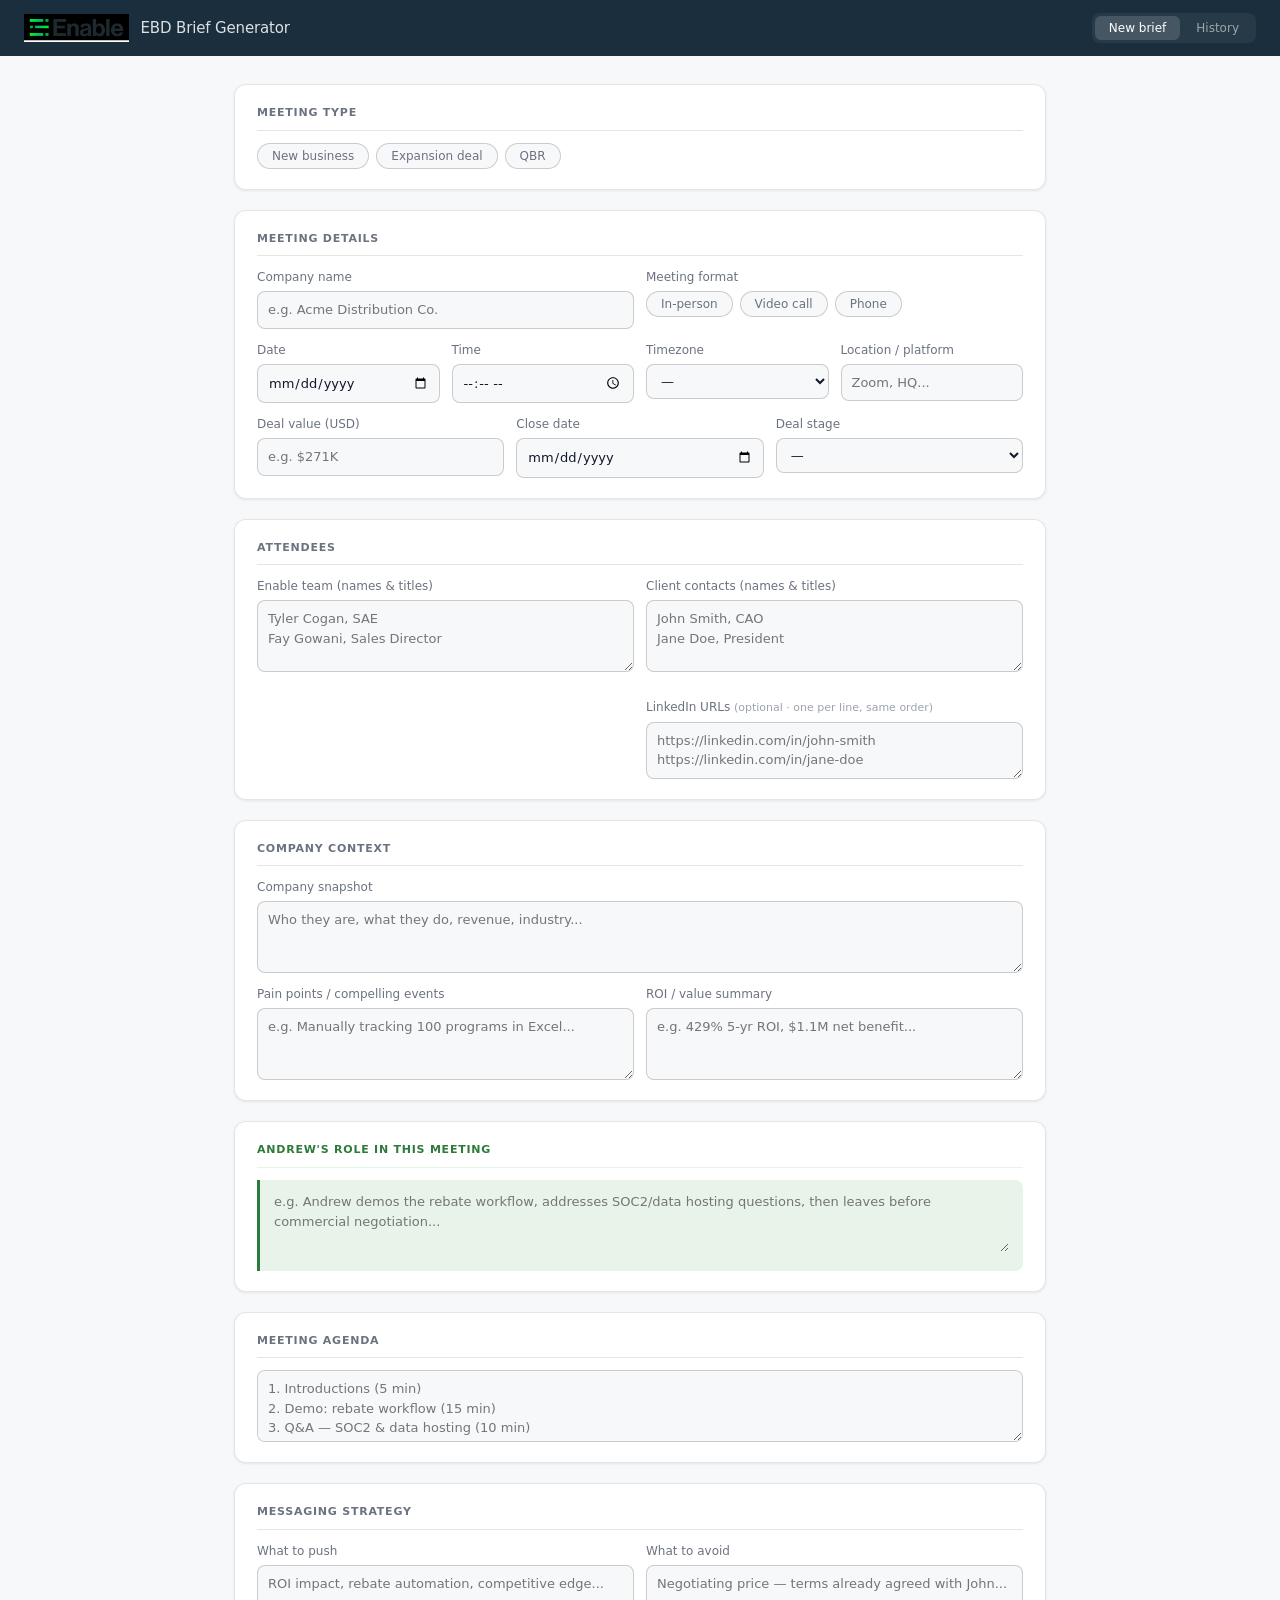
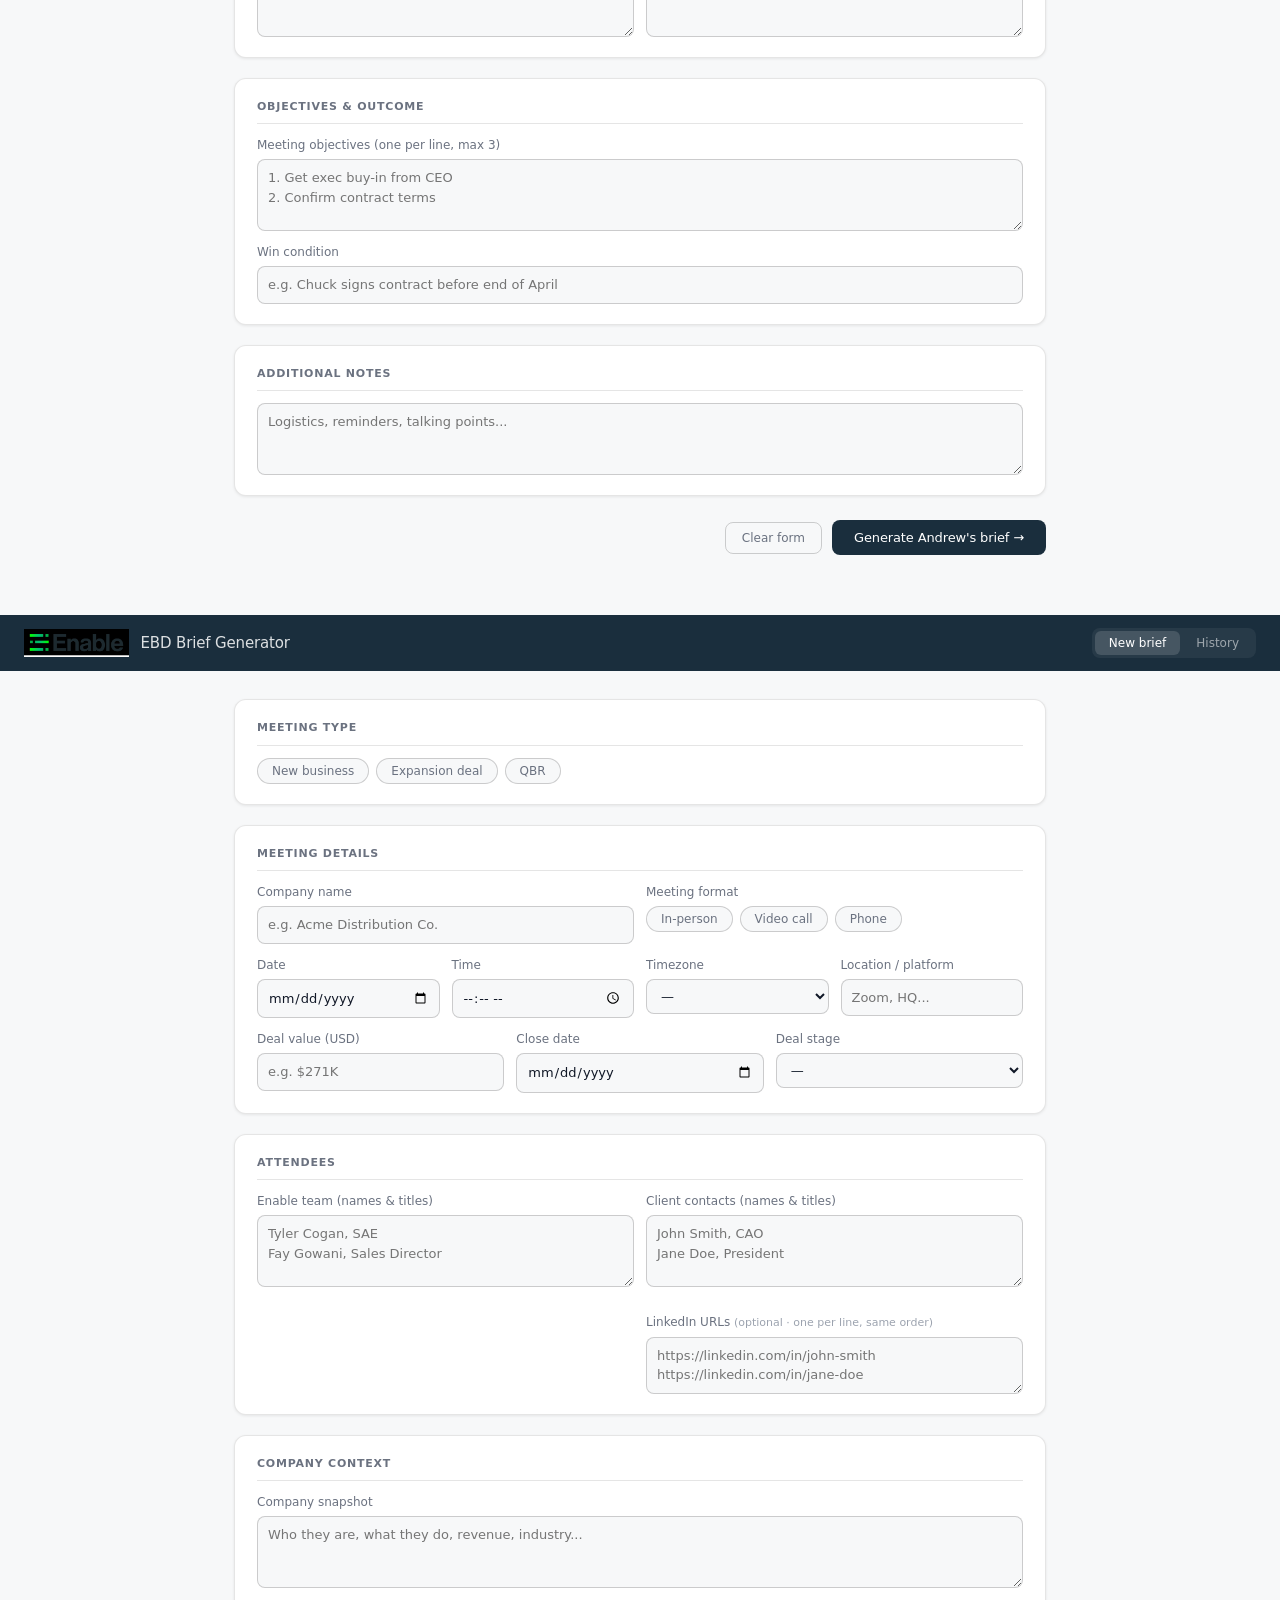
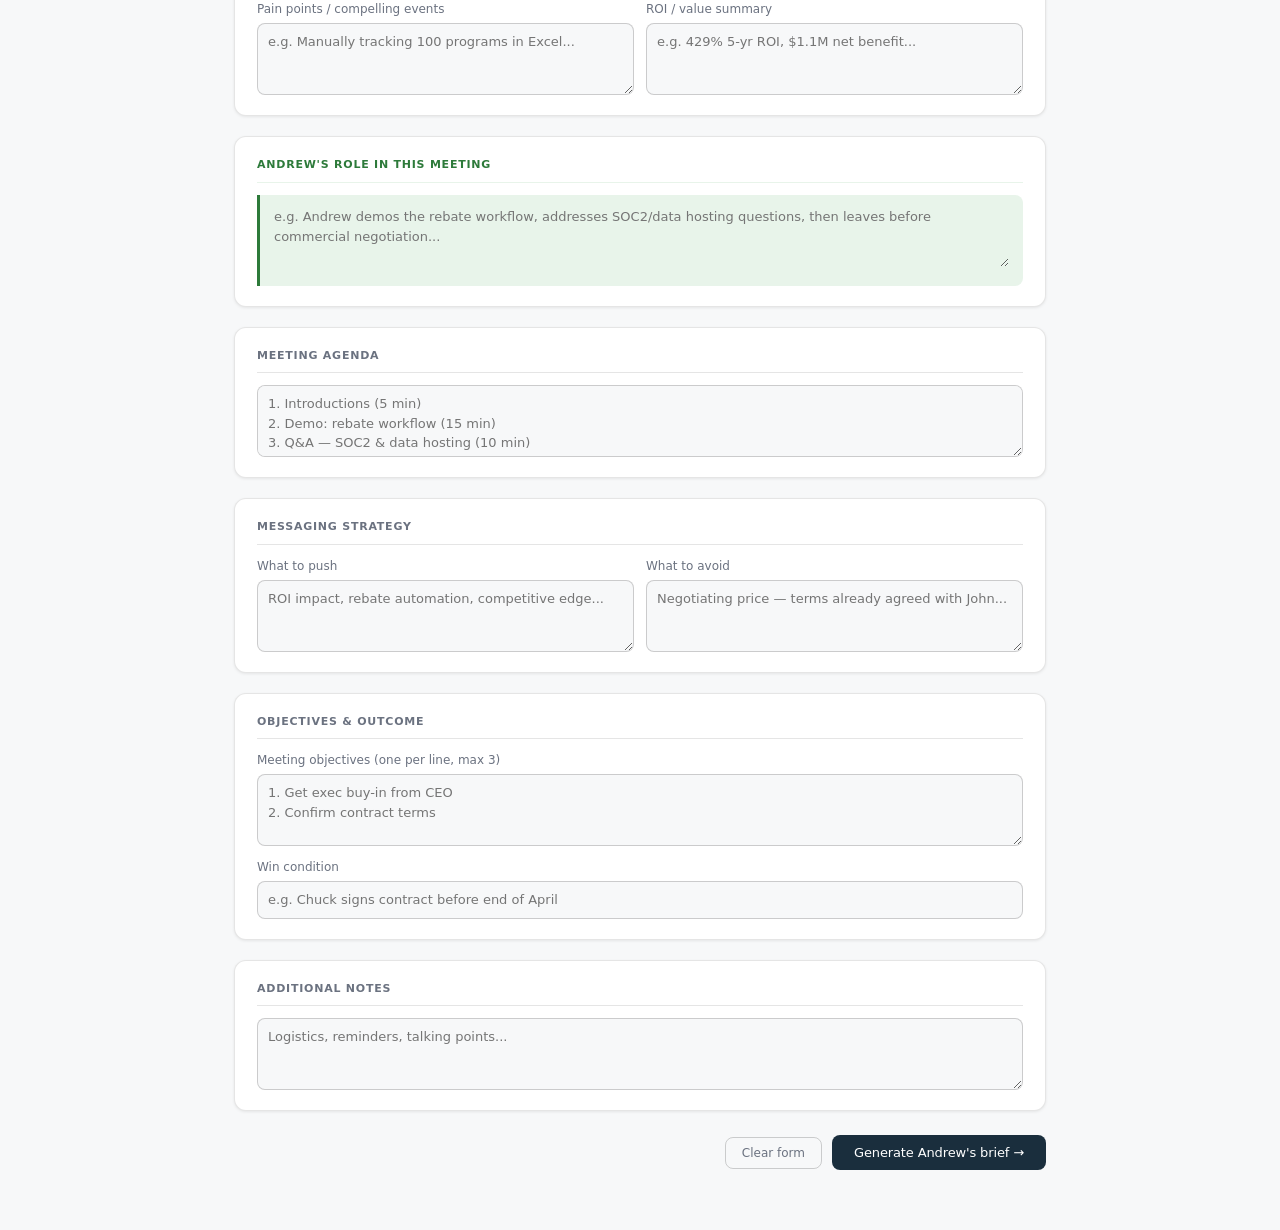
==== commit bda8226f: "Bump cache-buster to v=4 for 150-word limit update" ====
--- a/index.html
+++ b/index.html
@@ -191,6 +191,201 @@
     </div>
   </div>
 
+  <script src="app.js?v=4"></script>
+</body>
+</html><!DOCTYPE html>
+<html lang="en">
+<head>
+  <meta charset="UTF-8" />
+  <meta name="viewport" content="width=device-width, initial-scale=1.0" />
+  <title>EBD Brief Generator — Enable</title>
+  <link rel="icon" type="image/png" href="assets/favicon.png" />
+  <link rel="stylesheet" href="styles.css" />
+</head>
+<body>
+  <div class="app" id="app">
+
+    <header class="topbar">
+      <div class="topbar-left">
+        <img src="assets/logo.png" alt="Enable" class="logo" onerror="this.style.display='none'; document.getElementById('logo-fallback').style.display='flex'" />
+        <div id="logo-fallback" class="logo-fallback" style="display:none">
+          <svg width="26" height="26" viewBox="0 0 26 26" fill="none">
+            <rect width="26" height="26" rx="5" fill="#1a2e3d"/>
+            <rect x="4" y="6" width="12" height="3" rx="1.5" fill="#00d97e"/>
+            <rect x="4" y="11.5" width="17" height="3" rx="1.5" fill="#00d97e"/>
+            <rect x="4" y="17" width="12" height="3" rx="1.5" fill="#00d97e"/>
+            <rect x="18" y="6" width="3" height="3" rx="1" fill="#1a6640"/>
+            <rect x="18" y="17" width="3" height="3" rx="1" fill="#1a6640"/>
+          </svg>
+          <span class="logo-text">Enable</span>
+        </div>
+        <h1 class="app-title">EBD Brief Generator</h1>
+        <span class="autosave-badge" id="save-badge"></span>
+      </div>
+      <nav class="tabs" role="tablist">
+        <button class="tab active" data-tab="form" onclick="switchTab('form')" role="tab">New brief</button>
+        <button class="tab" data-tab="history" onclick="switchTab('history')" role="tab">History <span id="hist-count"></span></button>
+      </nav>
+    </header>
+
+    <!-- FORM TAB -->
+    <div id="view-form" class="view active">
+      <div class="form-grid">
+
+        <section class="sec">
+          <h2 class="sec-label">Meeting type</h2>
+          <div class="tags" id="mt-tags">
+            <button class="tag" data-g="mt" onclick="tog(this)">New business</button>
+            <button class="tag" data-g="mt" onclick="tog(this)">Expansion deal</button>
+            <button class="tag" data-g="mt" onclick="tog(this)">QBR</button>
+          </div>
+        </section>
+
+        <section class="sec">
+          <h2 class="sec-label">Meeting details</h2>
+          <div class="g2 mb-10">
+            <div class="f">
+              <label for="f-company">Company name</label>
+              <input id="f-company" type="text" placeholder="e.g. Acme Distribution Co." oninput="debounceSave()" />
+            </div>
+            <div class="f">
+              <label>Meeting format</label>
+              <div class="tags" id="fmt-tags">
+                <button class="tag" data-g="fmt" onclick="tog(this)">In-person</button>
+                <button class="tag" data-g="fmt" onclick="tog(this)">Video call</button>
+                <button class="tag" data-g="fmt" onclick="tog(this)">Phone</button>
+              </div>
+            </div>
+          </div>
+          <div class="g4 mb-10">
+            <div class="f"><label for="f-date">Date</label><input id="f-date" type="date" oninput="debounceSave()" /></div>
+            <div class="f"><label for="f-time">Time</label><input id="f-time" type="time" oninput="debounceSave()" /></div>
+            <div class="f">
+              <label for="f-tz">Timezone</label>
+              <select id="f-tz" onchange="debounceSave()">
+                <option value="">—</option>
+                <option>ET</option><option>CT</option><option>MT</option><option>PT</option>
+                <option>GMT</option><option>CET</option><option>AEST</option><option>NZT</option>
+              </select>
+            </div>
+            <div class="f"><label for="f-loc">Location / platform</label><input id="f-loc" type="text" placeholder="Zoom, HQ..." oninput="debounceSave()" /></div>
+          </div>
+          <div class="g3">
+            <div class="f"><label for="f-value">Deal value (USD)</label><input id="f-value" type="text" placeholder="e.g. $271K" oninput="debounceSave()" /></div>
+            <div class="f"><label for="f-close">Close date</label><input id="f-close" type="date" oninput="debounceSave()" /></div>
+            <div class="f">
+              <label for="f-stage">Deal stage</label>
+              <select id="f-stage" onchange="debounceSave()">
+                <option value="">—</option>
+                <option>Stage 1 — Prospect</option>
+                <option>Stage 2 — Discovery</option>
+                <option>Stage 3 — Evaluation</option>
+                <option>Stage 4 — Proposal</option>
+                <option>Stage 5 — Close</option>
+              </select>
+            </div>
+          </div>
+        </section>
+
+        <section class="sec">
+          <h2 class="sec-label">Attendees</h2>
+          <div class="g2">
+            <div class="f"><label for="f-enable">Enable team (names &amp; titles)</label><textarea id="f-enable" placeholder="Tyler Cogan, SAE&#10;Fay Gowani, Sales Director" oninput="debounceSave()"></textarea></div>
+            <div class="f">
+              <label for="f-client">Client contacts (names &amp; titles)</label>
+              <textarea id="f-client" placeholder="John Smith, CAO&#10;Jane Doe, President" oninput="debounceSave(); renderClientLinkedInLinks()"></textarea>
+              <div id="client-linkedin-links" class="client-li-links"></div>
+              <label for="f-client-li-urls" class="client-li-urls-label">LinkedIn URLs <span class="client-li-urls-hint">(optional · one per line, same order)</span></label>
+              <textarea id="f-client-li-urls" placeholder="https://linkedin.com/in/john-smith&#10;https://linkedin.com/in/jane-doe" style="min-height:52px" oninput="debounceSave(); renderClientLinkedInLinks()"></textarea>
+            </div>
+          </div>
+        </section>
+
+        <section class="sec">
+          <h2 class="sec-label">Company context</h2>
+          <div class="f mb-10"><label for="f-snapshot">Company snapshot</label><textarea id="f-snapshot" placeholder="Who they are, what they do, revenue, industry..." oninput="debounceSave()"></textarea></div>
+          <div class="g2">
+            <div class="f"><label for="f-pain">Pain points / compelling events</label><textarea id="f-pain" placeholder="e.g. Manually tracking 100 programs in Excel..." oninput="debounceSave()"></textarea></div>
+            <div class="f"><label for="f-roi">ROI / value summary</label><textarea id="f-roi" placeholder="e.g. 429% 5-yr ROI, $1.1M net benefit..." oninput="debounceSave()"></textarea></div>
+          </div>
+        </section>
+
+        <section class="sec">
+          <h2 class="sec-label sec-label--green">Andrew's role in this meeting <span class="wc-label" id="f-andrew-wc"></span></h2>
+          <div class="andrew-box">
+            <textarea id="f-andrew" class="andrew-textarea" placeholder="e.g. Andrew demos the rebate workflow, addresses SOC2/data hosting questions, then leaves before commercial negotiation..." oninput="debounceSave()"></textarea>
+          </div>
+        </section>
+
+        <section class="sec">
+          <h2 class="sec-label">Meeting agenda</h2>
+          <div class="f"><textarea id="f-agenda" placeholder="1. Introductions (5 min)&#10;2. Demo: rebate workflow (15 min)&#10;3. Q&amp;A — SOC2 &amp; data hosting (10 min)&#10;4. Next steps &amp; close (5 min)" oninput="debounceSave()"></textarea></div>
+        </section>
+
+        <section class="sec">
+          <h2 class="sec-label">Messaging strategy</h2>
+          <div class="g2">
+            <div class="f"><label for="f-push">What to push <span class="wc-label" id="f-push-wc"></span></label><textarea id="f-push" placeholder="ROI impact, rebate automation, competitive edge..." oninput="debounceSave()"></textarea></div>
+            <div class="f"><label for="f-avoid">What to avoid <span class="wc-label" id="f-avoid-wc"></span></label><textarea id="f-avoid" placeholder="Negotiating price — terms already agreed with John..." oninput="debounceSave()"></textarea></div>
+          </div>
+        </section>
+
+        <section class="sec">
+          <h2 class="sec-label">Objectives &amp; outcome</h2>
+          <div class="f mb-10"><label for="f-obj">Meeting objectives (one per line, max 3)</label><textarea id="f-obj" placeholder="1. Get exec buy-in from CEO&#10;2. Confirm contract terms" oninput="debounceSave()"></textarea></div>
+          <div class="f"><label for="f-win">Win condition</label><input id="f-win" type="text" placeholder="e.g. Chuck signs contract before end of April" oninput="debounceSave()" /></div>
+        </section>
+
+        <section class="sec">
+          <h2 class="sec-label">Additional notes</h2>
+          <div class="f"><textarea id="f-notes" placeholder="Logistics, reminders, talking points..." oninput="debounceSave()"></textarea></div>
+        </section>
+
+        <div class="actions-row">
+          <button class="btn-secondary" onclick="clearForm()">Clear form</button>
+          <button class="btn-primary" onclick="generateBrief()">Generate Andrew's brief →</button>
+        </div>
+
+      </div>
+    </div>
+
+    <!-- HISTORY TAB -->
+    <div id="view-history" class="view">
+      <div class="form-grid">
+        <div class="history-header">
+          <span class="helper-text" id="hist-label">Saved briefs</span>
+          <button class="btn-secondary btn-sm" onclick="clearHistory()">Clear all</button>
+        </div>
+        <div id="hist-list"></div>
+      </div>
+    </div>
+
+  </div>
+
+  <!-- BRIEF MODAL -->
+  <div id="brief-modal" class="modal-backdrop" style="display:none" onclick="closeBriefModal(event)">
+    <div class="modal-box" id="brief-box">
+      <div class="modal-header">
+        <div class="modal-header-left">
+          <svg width="22" height="22" viewBox="0 0 26 26" fill="none">
+            <rect width="26" height="26" rx="5" fill="#1a2e3d"/>
+            <rect x="4" y="6" width="12" height="3" rx="1.5" fill="#00d97e"/>
+            <rect x="4" y="11.5" width="17" height="3" rx="1.5" fill="#00d97e"/>
+            <rect x="4" y="17" width="12" height="3" rx="1.5" fill="#00d97e"/>
+            <rect x="18" y="6" width="3" height="3" rx="1" fill="#1a6640"/>
+            <rect x="18" y="17" width="3" height="3" rx="1" fill="#1a6640"/>
+          </svg>
+          <span>Meeting Brief</span>
+        </div>
+        <div class="modal-actions">
+          <button class="btn-secondary btn-sm" onclick="printBrief()">Print / Save PDF</button>
+          <button class="btn-secondary btn-sm" onclick="closeBriefModal()">✕ Close</button>
+        </div>
+      </div>
+      <div class="modal-body" id="brief-content"></div>
+    </div>
+  </div>
+
   <script src="app.js?v=3"></script>
 </body>
 </html>
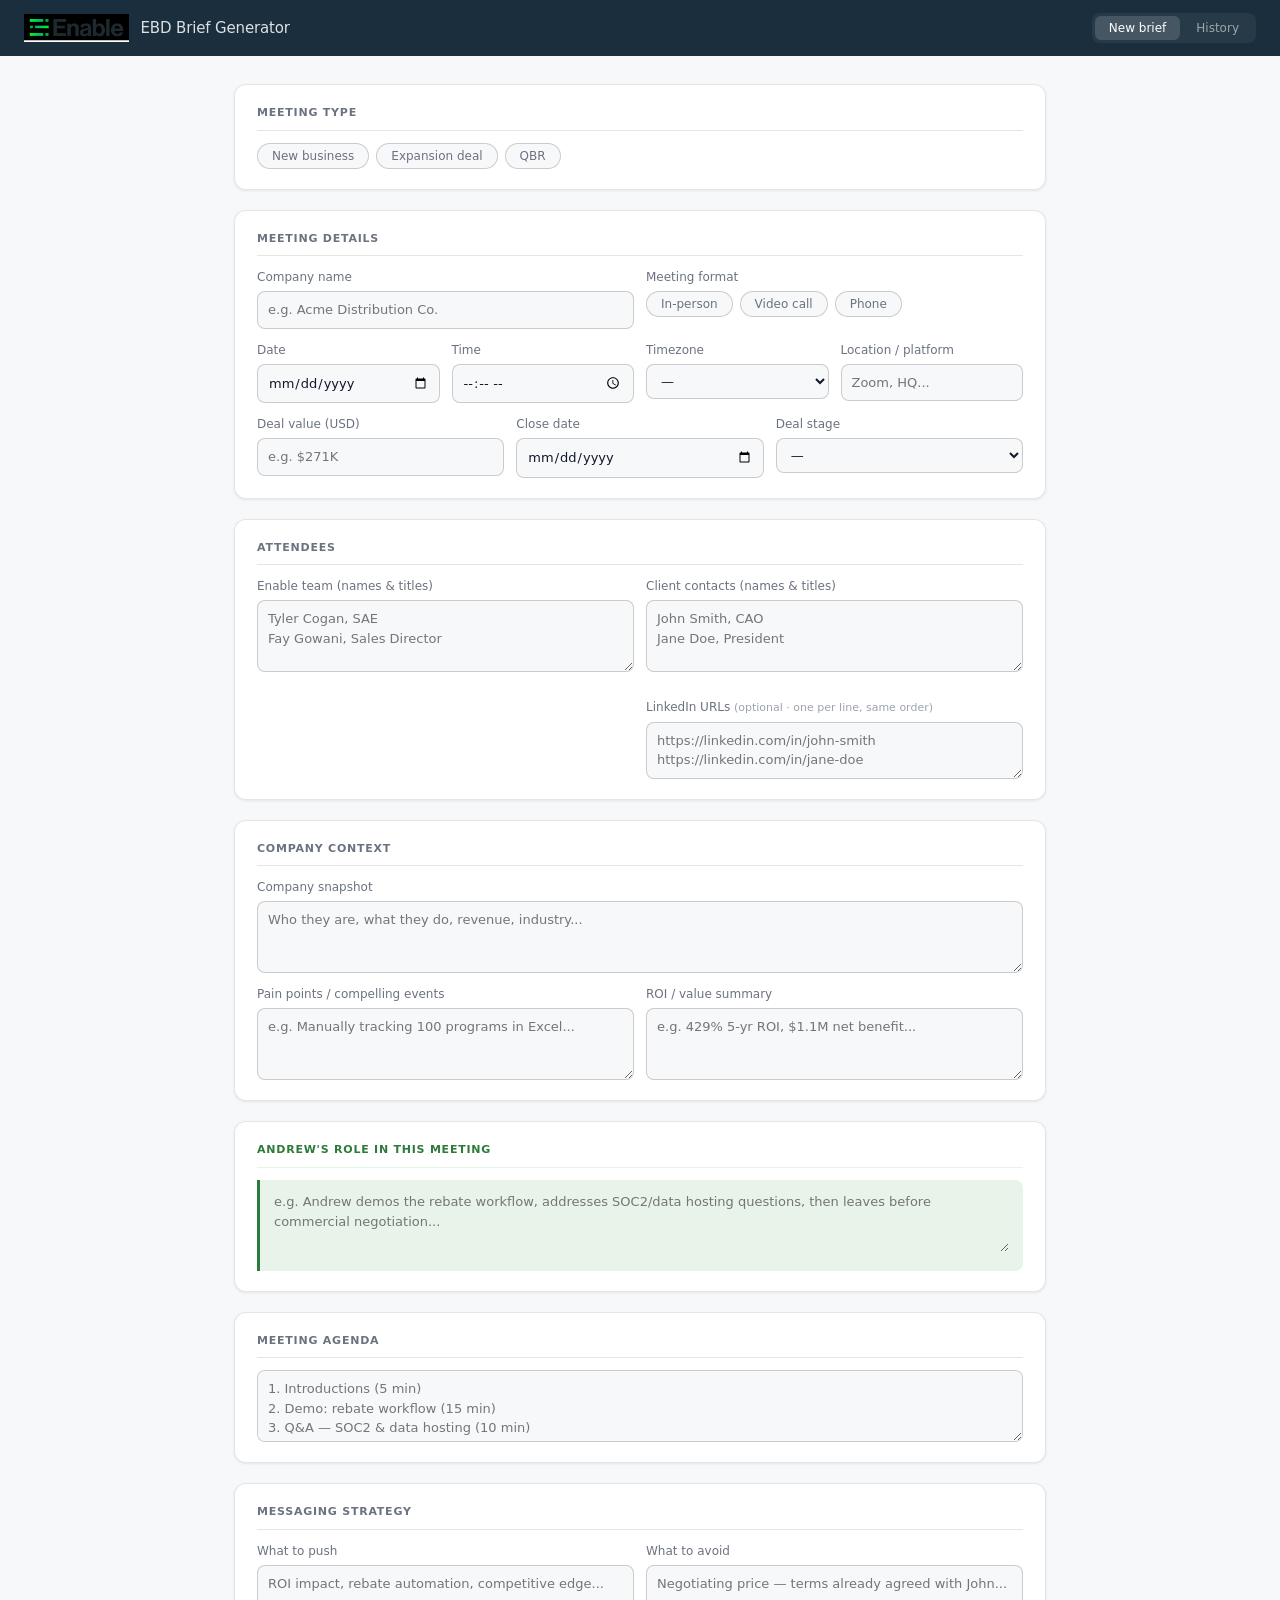
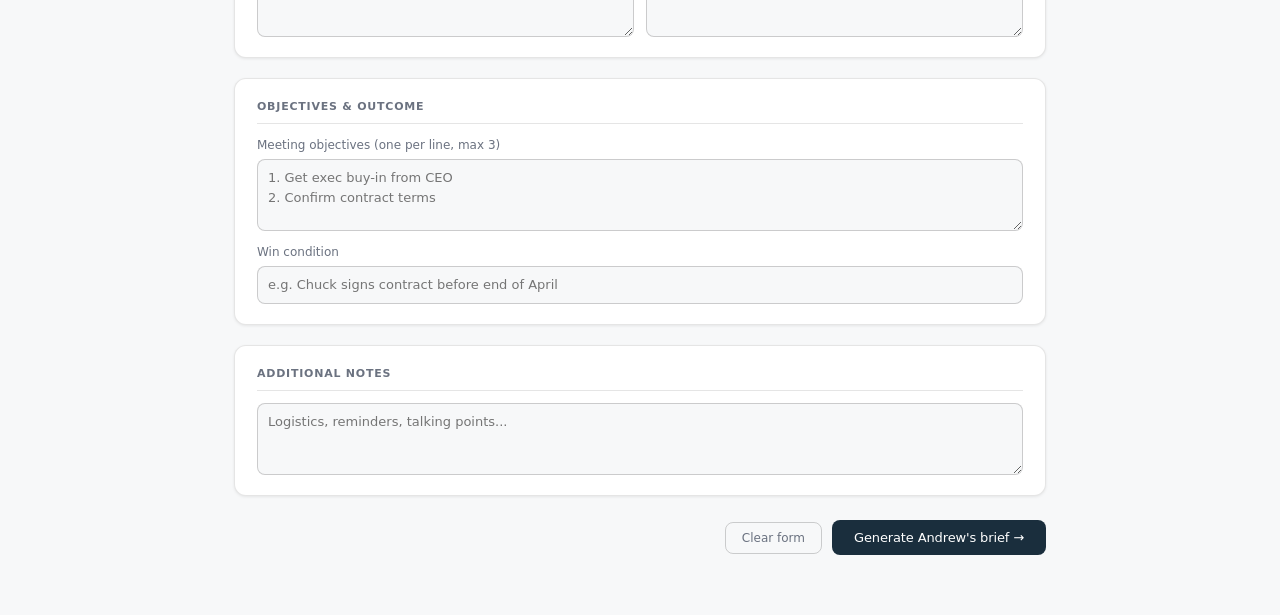
==== commit aea74219: "Update index.html" ====
--- a/index.html
+++ b/index.html
@@ -193,199 +193,4 @@
 
   <script src="app.js?v=4"></script>
 </body>
-</html><!DOCTYPE html>
-<html lang="en">
-<head>
-  <meta charset="UTF-8" />
-  <meta name="viewport" content="width=device-width, initial-scale=1.0" />
-  <title>EBD Brief Generator — Enable</title>
-  <link rel="icon" type="image/png" href="assets/favicon.png" />
-  <link rel="stylesheet" href="styles.css" />
-</head>
-<body>
-  <div class="app" id="app">
-
-    <header class="topbar">
-      <div class="topbar-left">
-        <img src="assets/logo.png" alt="Enable" class="logo" onerror="this.style.display='none'; document.getElementById('logo-fallback').style.display='flex'" />
-        <div id="logo-fallback" class="logo-fallback" style="display:none">
-          <svg width="26" height="26" viewBox="0 0 26 26" fill="none">
-            <rect width="26" height="26" rx="5" fill="#1a2e3d"/>
-            <rect x="4" y="6" width="12" height="3" rx="1.5" fill="#00d97e"/>
-            <rect x="4" y="11.5" width="17" height="3" rx="1.5" fill="#00d97e"/>
-            <rect x="4" y="17" width="12" height="3" rx="1.5" fill="#00d97e"/>
-            <rect x="18" y="6" width="3" height="3" rx="1" fill="#1a6640"/>
-            <rect x="18" y="17" width="3" height="3" rx="1" fill="#1a6640"/>
-          </svg>
-          <span class="logo-text">Enable</span>
-        </div>
-        <h1 class="app-title">EBD Brief Generator</h1>
-        <span class="autosave-badge" id="save-badge"></span>
-      </div>
-      <nav class="tabs" role="tablist">
-        <button class="tab active" data-tab="form" onclick="switchTab('form')" role="tab">New brief</button>
-        <button class="tab" data-tab="history" onclick="switchTab('history')" role="tab">History <span id="hist-count"></span></button>
-      </nav>
-    </header>
-
-    <!-- FORM TAB -->
-    <div id="view-form" class="view active">
-      <div class="form-grid">
-
-        <section class="sec">
-          <h2 class="sec-label">Meeting type</h2>
-          <div class="tags" id="mt-tags">
-            <button class="tag" data-g="mt" onclick="tog(this)">New business</button>
-            <button class="tag" data-g="mt" onclick="tog(this)">Expansion deal</button>
-            <button class="tag" data-g="mt" onclick="tog(this)">QBR</button>
-          </div>
-        </section>
-
-        <section class="sec">
-          <h2 class="sec-label">Meeting details</h2>
-          <div class="g2 mb-10">
-            <div class="f">
-              <label for="f-company">Company name</label>
-              <input id="f-company" type="text" placeholder="e.g. Acme Distribution Co." oninput="debounceSave()" />
-            </div>
-            <div class="f">
-              <label>Meeting format</label>
-              <div class="tags" id="fmt-tags">
-                <button class="tag" data-g="fmt" onclick="tog(this)">In-person</button>
-                <button class="tag" data-g="fmt" onclick="tog(this)">Video call</button>
-                <button class="tag" data-g="fmt" onclick="tog(this)">Phone</button>
-              </div>
-            </div>
-          </div>
-          <div class="g4 mb-10">
-            <div class="f"><label for="f-date">Date</label><input id="f-date" type="date" oninput="debounceSave()" /></div>
-            <div class="f"><label for="f-time">Time</label><input id="f-time" type="time" oninput="debounceSave()" /></div>
-            <div class="f">
-              <label for="f-tz">Timezone</label>
-              <select id="f-tz" onchange="debounceSave()">
-                <option value="">—</option>
-                <option>ET</option><option>CT</option><option>MT</option><option>PT</option>
-                <option>GMT</option><option>CET</option><option>AEST</option><option>NZT</option>
-              </select>
-            </div>
-            <div class="f"><label for="f-loc">Location / platform</label><input id="f-loc" type="text" placeholder="Zoom, HQ..." oninput="debounceSave()" /></div>
-          </div>
-          <div class="g3">
-            <div class="f"><label for="f-value">Deal value (USD)</label><input id="f-value" type="text" placeholder="e.g. $271K" oninput="debounceSave()" /></div>
-            <div class="f"><label for="f-close">Close date</label><input id="f-close" type="date" oninput="debounceSave()" /></div>
-            <div class="f">
-              <label for="f-stage">Deal stage</label>
-              <select id="f-stage" onchange="debounceSave()">
-                <option value="">—</option>
-                <option>Stage 1 — Prospect</option>
-                <option>Stage 2 — Discovery</option>
-                <option>Stage 3 — Evaluation</option>
-                <option>Stage 4 — Proposal</option>
-                <option>Stage 5 — Close</option>
-              </select>
-            </div>
-          </div>
-        </section>
-
-        <section class="sec">
-          <h2 class="sec-label">Attendees</h2>
-          <div class="g2">
-            <div class="f"><label for="f-enable">Enable team (names &amp; titles)</label><textarea id="f-enable" placeholder="Tyler Cogan, SAE&#10;Fay Gowani, Sales Director" oninput="debounceSave()"></textarea></div>
-            <div class="f">
-              <label for="f-client">Client contacts (names &amp; titles)</label>
-              <textarea id="f-client" placeholder="John Smith, CAO&#10;Jane Doe, President" oninput="debounceSave(); renderClientLinkedInLinks()"></textarea>
-              <div id="client-linkedin-links" class="client-li-links"></div>
-              <label for="f-client-li-urls" class="client-li-urls-label">LinkedIn URLs <span class="client-li-urls-hint">(optional · one per line, same order)</span></label>
-              <textarea id="f-client-li-urls" placeholder="https://linkedin.com/in/john-smith&#10;https://linkedin.com/in/jane-doe" style="min-height:52px" oninput="debounceSave(); renderClientLinkedInLinks()"></textarea>
-            </div>
-          </div>
-        </section>
-
-        <section class="sec">
-          <h2 class="sec-label">Company context</h2>
-          <div class="f mb-10"><label for="f-snapshot">Company snapshot</label><textarea id="f-snapshot" placeholder="Who they are, what they do, revenue, industry..." oninput="debounceSave()"></textarea></div>
-          <div class="g2">
-            <div class="f"><label for="f-pain">Pain points / compelling events</label><textarea id="f-pain" placeholder="e.g. Manually tracking 100 programs in Excel..." oninput="debounceSave()"></textarea></div>
-            <div class="f"><label for="f-roi">ROI / value summary</label><textarea id="f-roi" placeholder="e.g. 429% 5-yr ROI, $1.1M net benefit..." oninput="debounceSave()"></textarea></div>
-          </div>
-        </section>
-
-        <section class="sec">
-          <h2 class="sec-label sec-label--green">Andrew's role in this meeting <span class="wc-label" id="f-andrew-wc"></span></h2>
-          <div class="andrew-box">
-            <textarea id="f-andrew" class="andrew-textarea" placeholder="e.g. Andrew demos the rebate workflow, addresses SOC2/data hosting questions, then leaves before commercial negotiation..." oninput="debounceSave()"></textarea>
-          </div>
-        </section>
-
-        <section class="sec">
-          <h2 class="sec-label">Meeting agenda</h2>
-          <div class="f"><textarea id="f-agenda" placeholder="1. Introductions (5 min)&#10;2. Demo: rebate workflow (15 min)&#10;3. Q&amp;A — SOC2 &amp; data hosting (10 min)&#10;4. Next steps &amp; close (5 min)" oninput="debounceSave()"></textarea></div>
-        </section>
-
-        <section class="sec">
-          <h2 class="sec-label">Messaging strategy</h2>
-          <div class="g2">
-            <div class="f"><label for="f-push">What to push <span class="wc-label" id="f-push-wc"></span></label><textarea id="f-push" placeholder="ROI impact, rebate automation, competitive edge..." oninput="debounceSave()"></textarea></div>
-            <div class="f"><label for="f-avoid">What to avoid <span class="wc-label" id="f-avoid-wc"></span></label><textarea id="f-avoid" placeholder="Negotiating price — terms already agreed with John..." oninput="debounceSave()"></textarea></div>
-          </div>
-        </section>
-
-        <section class="sec">
-          <h2 class="sec-label">Objectives &amp; outcome</h2>
-          <div class="f mb-10"><label for="f-obj">Meeting objectives (one per line, max 3)</label><textarea id="f-obj" placeholder="1. Get exec buy-in from CEO&#10;2. Confirm contract terms" oninput="debounceSave()"></textarea></div>
-          <div class="f"><label for="f-win">Win condition</label><input id="f-win" type="text" placeholder="e.g. Chuck signs contract before end of April" oninput="debounceSave()" /></div>
-        </section>
-
-        <section class="sec">
-          <h2 class="sec-label">Additional notes</h2>
-          <div class="f"><textarea id="f-notes" placeholder="Logistics, reminders, talking points..." oninput="debounceSave()"></textarea></div>
-        </section>
-
-        <div class="actions-row">
-          <button class="btn-secondary" onclick="clearForm()">Clear form</button>
-          <button class="btn-primary" onclick="generateBrief()">Generate Andrew's brief →</button>
-        </div>
-
-      </div>
-    </div>
-
-    <!-- HISTORY TAB -->
-    <div id="view-history" class="view">
-      <div class="form-grid">
-        <div class="history-header">
-          <span class="helper-text" id="hist-label">Saved briefs</span>
-          <button class="btn-secondary btn-sm" onclick="clearHistory()">Clear all</button>
-        </div>
-        <div id="hist-list"></div>
-      </div>
-    </div>
-
-  </div>
-
-  <!-- BRIEF MODAL -->
-  <div id="brief-modal" class="modal-backdrop" style="display:none" onclick="closeBriefModal(event)">
-    <div class="modal-box" id="brief-box">
-      <div class="modal-header">
-        <div class="modal-header-left">
-          <svg width="22" height="22" viewBox="0 0 26 26" fill="none">
-            <rect width="26" height="26" rx="5" fill="#1a2e3d"/>
-            <rect x="4" y="6" width="12" height="3" rx="1.5" fill="#00d97e"/>
-            <rect x="4" y="11.5" width="17" height="3" rx="1.5" fill="#00d97e"/>
-            <rect x="4" y="17" width="12" height="3" rx="1.5" fill="#00d97e"/>
-            <rect x="18" y="6" width="3" height="3" rx="1" fill="#1a6640"/>
-            <rect x="18" y="17" width="3" height="3" rx="1" fill="#1a6640"/>
-          </svg>
-          <span>Meeting Brief</span>
-        </div>
-        <div class="modal-actions">
-          <button class="btn-secondary btn-sm" onclick="printBrief()">Print / Save PDF</button>
-          <button class="btn-secondary btn-sm" onclick="closeBriefModal()">✕ Close</button>
-        </div>
-      </div>
-      <div class="modal-body" id="brief-content"></div>
-    </div>
-  </div>
-
-  <script src="app.js?v=3"></script>
-</body>
 </html>
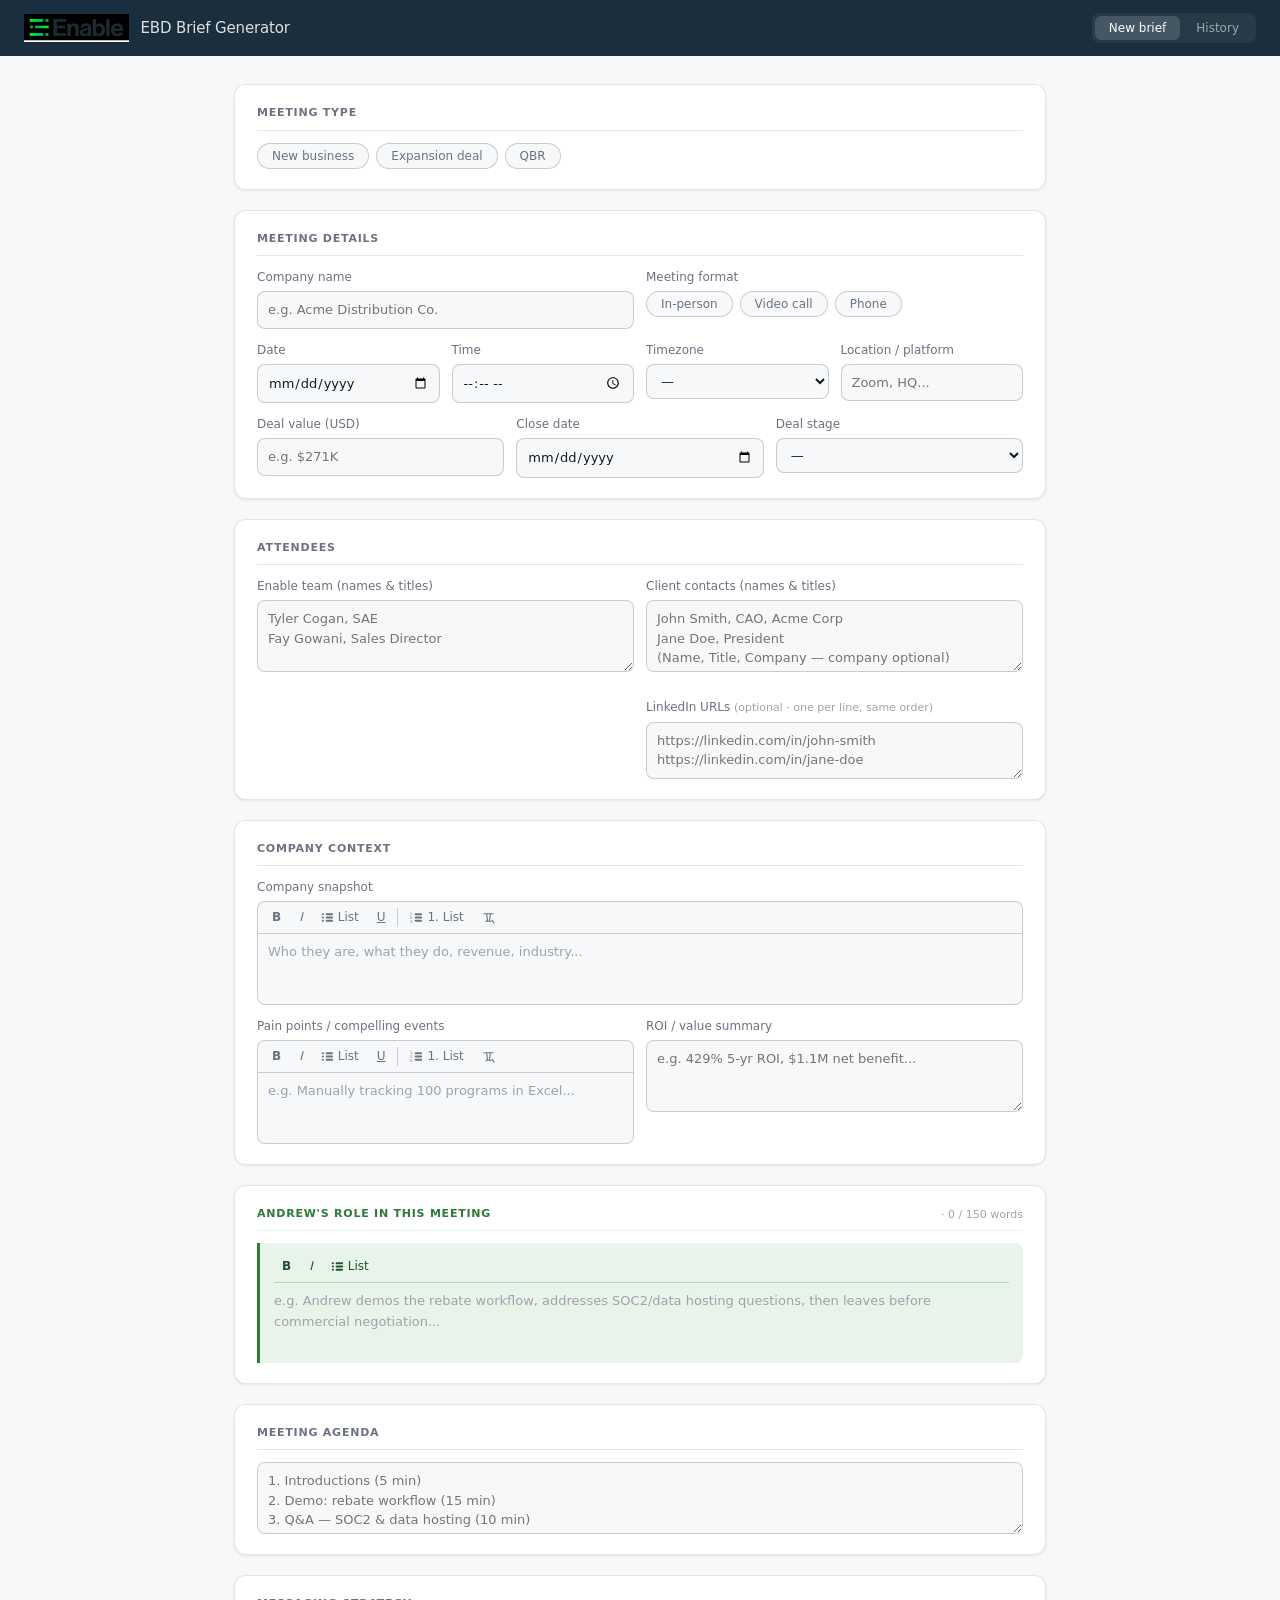
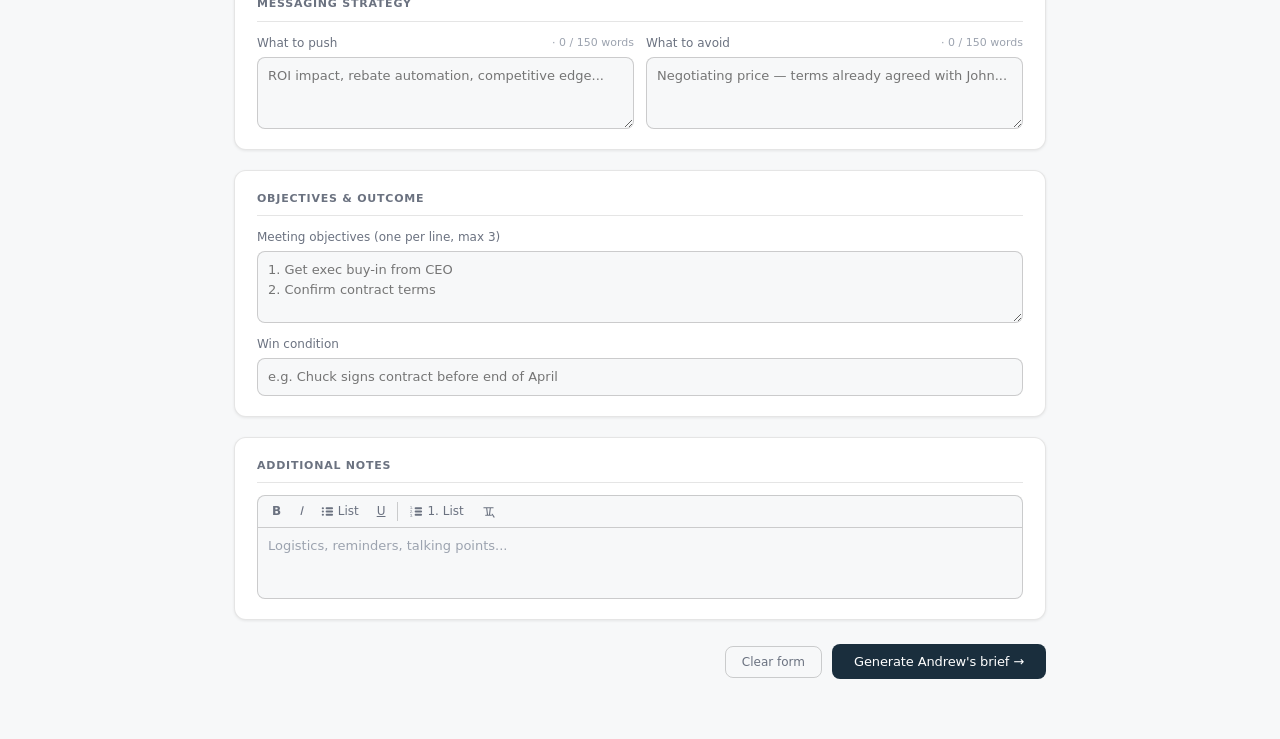
==== commit 6aa95b49: "Update index.html" ====
--- a/index.html
+++ b/index.html
@@ -98,7 +98,7 @@
             <div class="f"><label for="f-enable">Enable team (names &amp; titles)</label><textarea id="f-enable" placeholder="Tyler Cogan, SAE&#10;Fay Gowani, Sales Director" oninput="debounceSave()"></textarea></div>
             <div class="f">
               <label for="f-client">Client contacts (names &amp; titles)</label>
-              <textarea id="f-client" placeholder="John Smith, CAO&#10;Jane Doe, President" oninput="debounceSave(); renderClientLinkedInLinks()"></textarea>
+              <textarea id="f-client" placeholder="John Smith, CAO, Acme Corp&#10;Jane Doe, President&#10;(Name, Title, Company — company optional)" oninput="debounceSave(); renderClientLinkedInLinks()"></textarea>
               <div id="client-linkedin-links" class="client-li-links"></div>
               <label for="f-client-li-urls" class="client-li-urls-label">LinkedIn URLs <span class="client-li-urls-hint">(optional · one per line, same order)</span></label>
               <textarea id="f-client-li-urls" placeholder="https://linkedin.com/in/john-smith&#10;https://linkedin.com/in/jane-doe" style="min-height:52px" oninput="debounceSave(); renderClientLinkedInLinks()"></textarea>
--- a/styles.css
+++ b/styles.css
@@ -417,6 +417,8 @@
 .rich-btn:hover { background: var(--border); color: var(--text); }
 .rich-btn b { font-weight: 700; }
 .rich-btn i { font-style: italic; }
+.rich-btn u { text-decoration: underline; }
+.rich-sep { width: 1px; background: var(--border-med); margin: 2px 2px; align-self: stretch; }
 
 .rich-editor {
   font-family: inherit;
@@ -810,105 +812,135 @@
 }
 
 @media print {
-  @page { size: A4; margin: 12mm 10mm; }
-
+  @page { size: A4; margin: 8mm 10mm; }
+
+  /* Force colour rendering */
   * {
     -webkit-print-color-adjust: exact !important;
     print-color-adjust: exact !important;
   }
 
+  /* Hide everything except the brief modal */
   body > * { display: none !important; }
   #brief-modal { display: block !important; }
   .topbar, .modal-header, .modal-actions, .actions-row { display: none !important; }
   #view-form, #view-history { display: none !important; }
   .rich-toolbar { display: none !important; }
 
+  /* Modal layout for print */
   .modal-backdrop { position: static; padding: 0; background: none; display: block !important; }
   .modal-box { box-shadow: none; max-width: none; border-radius: 0; }
   .modal-body { padding: 0; }
 
+  /* Header block — compact single strip */
   .brief-header-block {
     background: #1a2e3d !important;
     color: #fff !important;
-    border-radius: 6px !important;
-    padding: 12px 16px;
-    margin-bottom: 10px;
+    border-radius: 5px !important;
+    padding: 8px 12px;
+    margin-bottom: 8px;
     page-break-inside: avoid;
+    display: flex;
+    flex-wrap: wrap;
+    align-items: center;
+    gap: 6px 16px;
   }
-  .brief-company { font-size: 18px; font-weight: 700; margin-bottom: 3px; color: #fff !important; }
+  .brief-company { font-size: 15px; font-weight: 700; color: #fff !important; margin-bottom: 0; flex-shrink: 0; }
   .brief-meeting-type {
     background: #2d7a3a !important;
     color: #fff !important;
-    font-size: 9px; padding: 2px 9px; margin-bottom: 10px;
-    border-radius: 10px;
+    font-size: 8px; padding: 2px 7px;
+    border-radius: 8px;
     display: inline-block;
+    flex-shrink: 0;
+    margin-bottom: 0;
   }
-  .brief-meta-grid { gap: 6px; margin-top: 10px; }
-  .brief-meta-label { font-size: 8px; color: rgba(255,255,255,0.6) !important; }
-  .brief-meta-value { font-size: 11px; color: rgba(255,255,255,0.95) !important; font-weight: 600; }
-
-  .brief-section { margin-bottom: 8px; page-break-inside: avoid; }
-  .brief-section-title { margin-bottom: 5px; padding-bottom: 4px; font-size: 9px; letter-spacing: 0.06em; color: #6b7280 !important; border-bottom: 0.5px solid #e5e7eb !important; }
+  /* All 6 meta items in one row */
+  .brief-meta-grid {
+    display: grid;
+    grid-template-columns: repeat(6, 1fr);
+    gap: 4px 12px;
+    margin-top: 6px;
+    width: 100%;
+  }
+  .brief-meta-label { font-size: 7px; color: rgba(255,255,255,0.55) !important; text-transform: uppercase; letter-spacing: 0.05em; margin-bottom: 1px; }
+  .brief-meta-value { font-size: 9px; color: rgba(255,255,255,0.95) !important; font-weight: 600; }
+
+  /* Sections */
+  .brief-section { margin-bottom: 6px; page-break-inside: avoid; }
+  .brief-section-title { margin-bottom: 4px; padding-bottom: 3px; font-size: 8px; letter-spacing: 0.06em; color: #6b7280 !important; border-bottom: 0.5px solid #e5e7eb !important; }
   .brief-section-title.green { color: #2d7a3a !important; border-color: #e8f4ea !important; }
 
-  .brief-attendees { gap: 10px; }
-  .brief-attendee-label { font-size: 9px; font-weight: 600; color: #6b7280 !important; margin-bottom: 3px; }
-  .brief-attendee-item { font-size: 10px; line-height: 1.4; color: #111827 !important; }
+  /* Attendees */
+  .brief-attendees { gap: 8px; }
+  .brief-attendee-label { font-size: 8px; font-weight: 600; color: #6b7280 !important; margin-bottom: 2px; }
+  .brief-attendee-item { font-size: 9px; line-height: 1.35; color: #111827 !important; }
   .brief-attendee-title { color: #6b7280 !important; }
 
-  .brief-body-text { font-size: 10px; line-height: 1.5; color: #111827 !important; }
-  .brief-body-text p, .brief-body-text ul, .brief-body-text ol { margin: 0 0 4px; }
-  .brief-body-text li { font-size: 10px; line-height: 1.4; }
-
-  .brief-two-col { gap: 8px; }
-  .brief-col-card { background: #f7f8f9 !important; border-radius: 5px; padding: 7px 10px; }
-  .brief-col-card-title { font-size: 9px; margin-bottom: 5px; color: #6b7280 !important; }
+  /* Body text */
+  .brief-body-text { font-size: 9px; line-height: 1.45; color: #111827 !important; }
+  .brief-body-text p, .brief-body-text ul, .brief-body-text ol { margin: 0 0 3px; }
+  .brief-body-text li { font-size: 9px; line-height: 1.35; }
+
+  /* Two-col cards */
+  .brief-two-col { gap: 6px; }
+  .brief-col-card { background: #f7f8f9 !important; border-radius: 4px; padding: 6px 8px; }
+  .brief-col-card-title { font-size: 8px; margin-bottom: 4px; color: #6b7280 !important; }
   .brief-col-card-title.push { color: #166534 !important; }
   .brief-col-card-title.avoid { color: #9a3412 !important; }
-  .brief-col-card li { font-size: 10px; line-height: 1.4; margin-bottom: 2px; color: #111827 !important; }
-  .brief-col-card ul { padding-left: 14px; }
-  .brief-col-card p { font-size: 10px; line-height: 1.4; color: #111827 !important; }
-
+  .brief-col-card li { font-size: 9px; line-height: 1.35; margin-bottom: 2px; color: #111827 !important; }
+  .brief-col-card ul { padding-left: 12px; }
+  .brief-col-card p { font-size: 9px; line-height: 1.35; color: #111827 !important; }
+
+  /* Andrew box */
   .brief-andrew-box {
     background: #e8f4ea !important;
     border-left: 3px solid #2d7a3a !important;
-    border-radius: 0 5px 5px 0;
-    padding: 8px 12px;
+    border-radius: 0 4px 4px 0;
+    padding: 6px 10px;
   }
   .brief-andrew-box p,
-  .brief-andrew-box div { font-size: 10px; line-height: 1.5; color: #111827 !important; }
-
-  .brief-agenda li { font-size: 10px; line-height: 1.4; margin-bottom: 2px; color: #111827 !important; }
+  .brief-andrew-box div,
+  .brief-andrew-content { font-size: 9px; line-height: 1.45; color: #111827 !important; }
+  .brief-andrew-content ul { padding-left: 14px; margin: 2px 0; }
+  .brief-andrew-content li { margin-bottom: 2px; }
+
+  /* Agenda */
+  .brief-agenda li { font-size: 9px; line-height: 1.35; margin-bottom: 2px; color: #111827 !important; }
   .brief-agenda-num {
-    width: 16px; height: 16px; font-size: 8px;
+    width: 14px; height: 14px; font-size: 7px;
     background: #243d51 !important; color: #fff !important;
     border-radius: 50%;
     display: flex; align-items: center; justify-content: center;
     flex-shrink: 0;
   }
 
-  .brief-objectives li { font-size: 10px; line-height: 1.4; margin-bottom: 3px; color: #111827 !important; }
+  /* Objectives */
+  .brief-objectives li { font-size: 9px; line-height: 1.35; margin-bottom: 2px; color: #111827 !important; }
   .brief-obj-num {
-    width: 16px; height: 16px; font-size: 8px;
+    width: 14px; height: 14px; font-size: 7px;
     background: #1a2e3d !important; color: #fff !important;
     border-radius: 50%;
     display: flex; align-items: center; justify-content: center;
     flex-shrink: 0;
   }
 
+  /* Win box */
   .brief-win-box {
     background: #e8f4ea !important;
-    border: 1.5px solid #2d7a3a !important;
-    border-radius: 6px;
-    padding: 10px 14px;
+    border: 1px solid #2d7a3a !important;
+    border-radius: 5px;
+    padding: 7px 12px;
   }
-  .brief-win-icon { width: 22px; height: 22px; background: #2d7a3a !important; border-radius: 50%; display: flex; align-items: center; justify-content: center; }
-  .brief-win-icon svg { width: 11px; height: 11px; }
-  .brief-win-label { font-size: 9px; color: #1e5429 !important; margin-bottom: 2px; }
-  .brief-win-text { font-size: 12px; font-weight: 600; color: #1e5429 !important; }
-
-  .brief-footer { margin-top: 10px; padding-top: 8px; font-size: 9px; color: #9ca3af !important; border-top: 0.5px solid #e5e7eb !important; }
-
+  .brief-win-icon { width: 18px; height: 18px; background: #2d7a3a !important; border-radius: 50%; display: flex; align-items: center; justify-content: center; flex-shrink: 0; }
+  .brief-win-icon svg { width: 9px; height: 9px; }
+  .brief-win-label { font-size: 8px; color: #1e5429 !important; margin-bottom: 1px; }
+  .brief-win-text { font-size: 11px; font-weight: 600; color: #1e5429 !important; }
+
+  /* Footer */
+  .brief-footer { margin-top: 6px; padding-top: 5px; font-size: 8px; color: #9ca3af !important; border-top: 0.5px solid #e5e7eb !important; }
+
+  /* Hide form LinkedIn links in print, keep brief ones */
   .client-li-links { display: none !important; }
   .brief-linkedin-link { color: #0a66c2 !important; }
 }
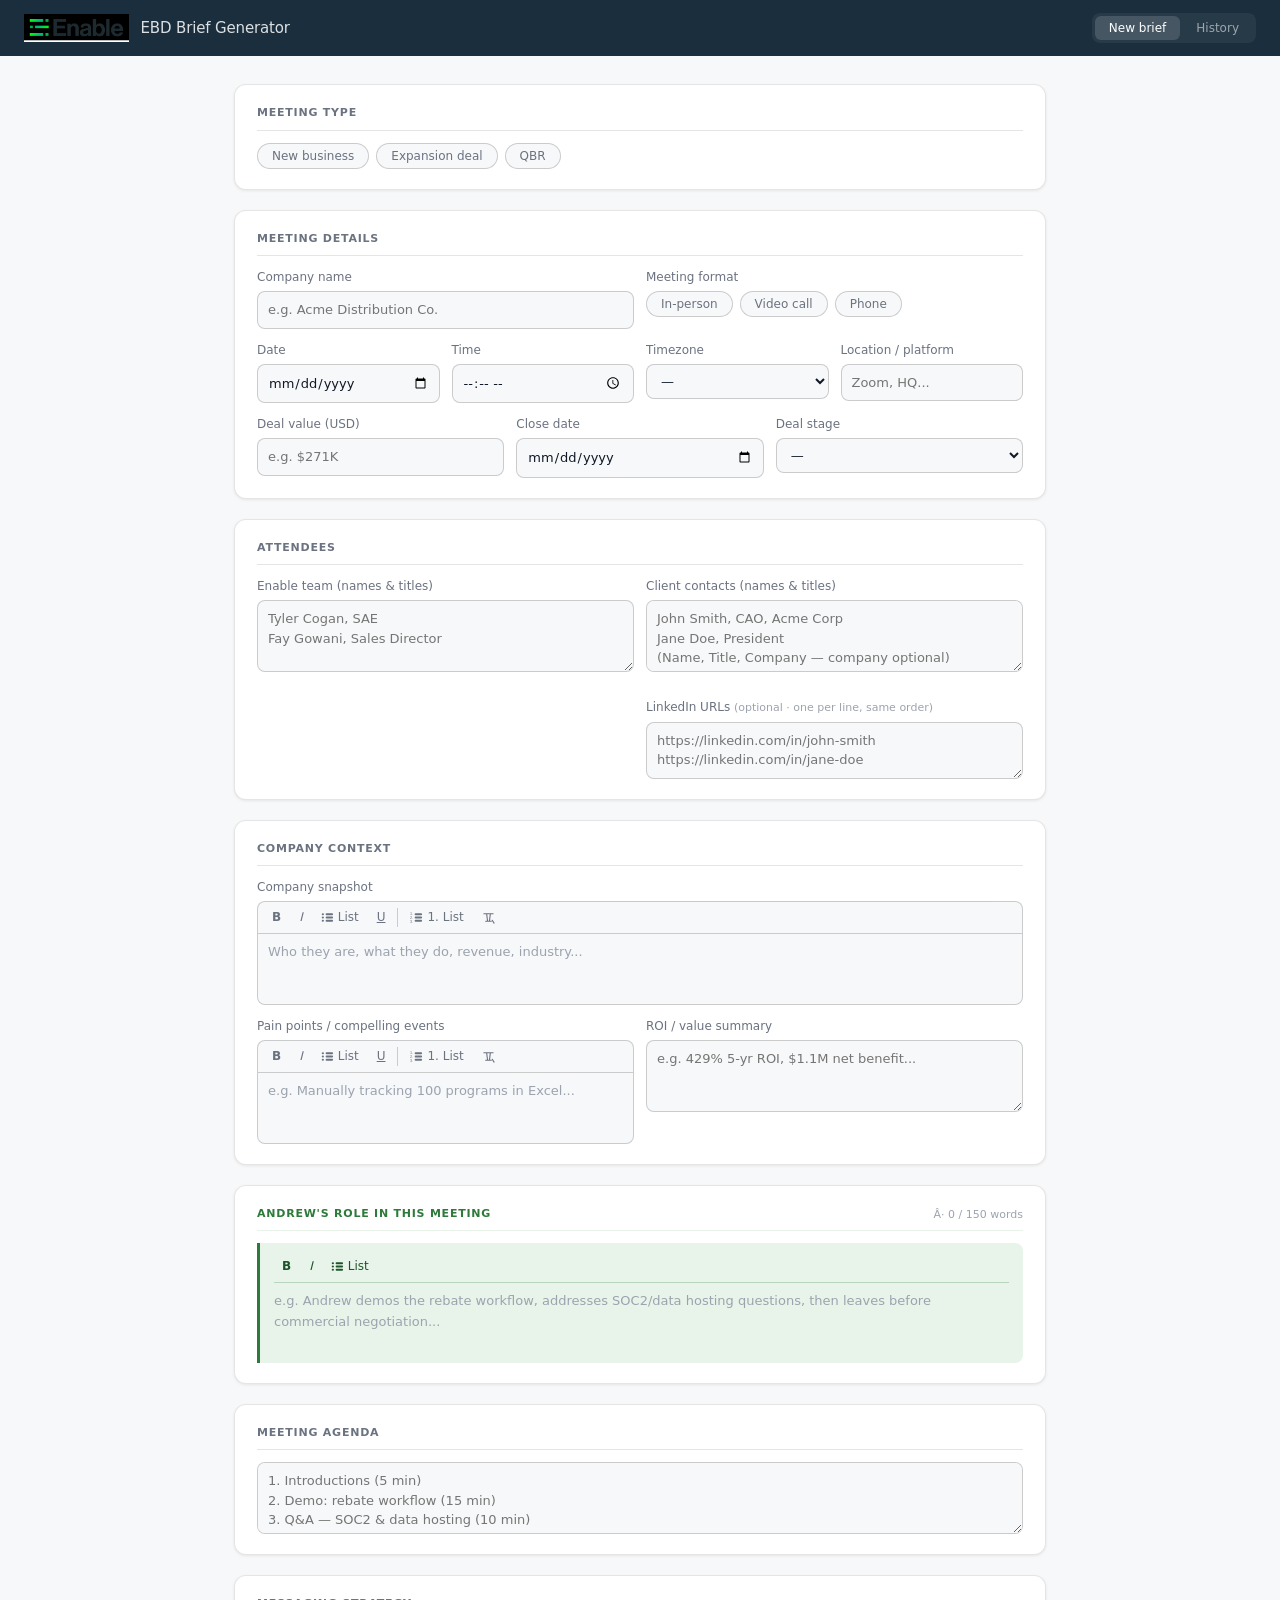
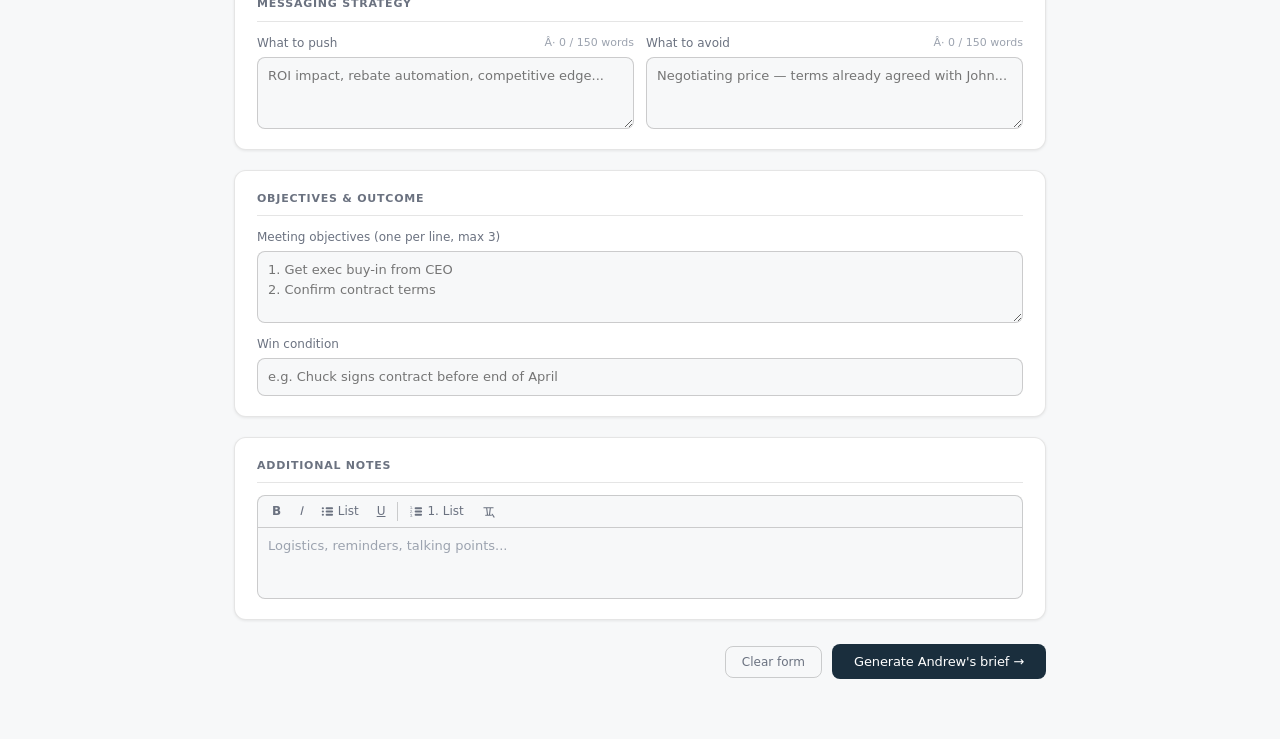
==== commit 556e3c60: "Update index.html" ====
--- a/index.html
+++ b/index.html
@@ -98,10 +98,10 @@
             <div class="f"><label for="f-enable">Enable team (names &amp; titles)</label><textarea id="f-enable" placeholder="Tyler Cogan, SAE&#10;Fay Gowani, Sales Director" oninput="debounceSave()"></textarea></div>
             <div class="f">
               <label for="f-client">Client contacts (names &amp; titles)</label>
-              <textarea id="f-client" placeholder="John Smith, CAO, Acme Corp&#10;Jane Doe, President&#10;(Name, Title, Company — company optional)" oninput="debounceSave(); renderClientLinkedInLinks()"></textarea>
+              <textarea id="f-client" placeholder="John Smith, CAO, Acme Corp&#10;Jane Doe, President&#10;(Name, Title, Company — company optional)" oninput="debounceSave(); debounceLinkedIn()"></textarea>
               <div id="client-linkedin-links" class="client-li-links"></div>
               <label for="f-client-li-urls" class="client-li-urls-label">LinkedIn URLs <span class="client-li-urls-hint">(optional · one per line, same order)</span></label>
-              <textarea id="f-client-li-urls" placeholder="https://linkedin.com/in/john-smith&#10;https://linkedin.com/in/jane-doe" style="min-height:52px" oninput="debounceSave(); renderClientLinkedInLinks()"></textarea>
+              <textarea id="f-client-li-urls" placeholder="https://linkedin.com/in/john-smith&#10;https://linkedin.com/in/jane-doe" style="min-height:52px" oninput="debounceSave(); debounceLinkedIn()"></textarea>
             </div>
           </div>
         </section>
